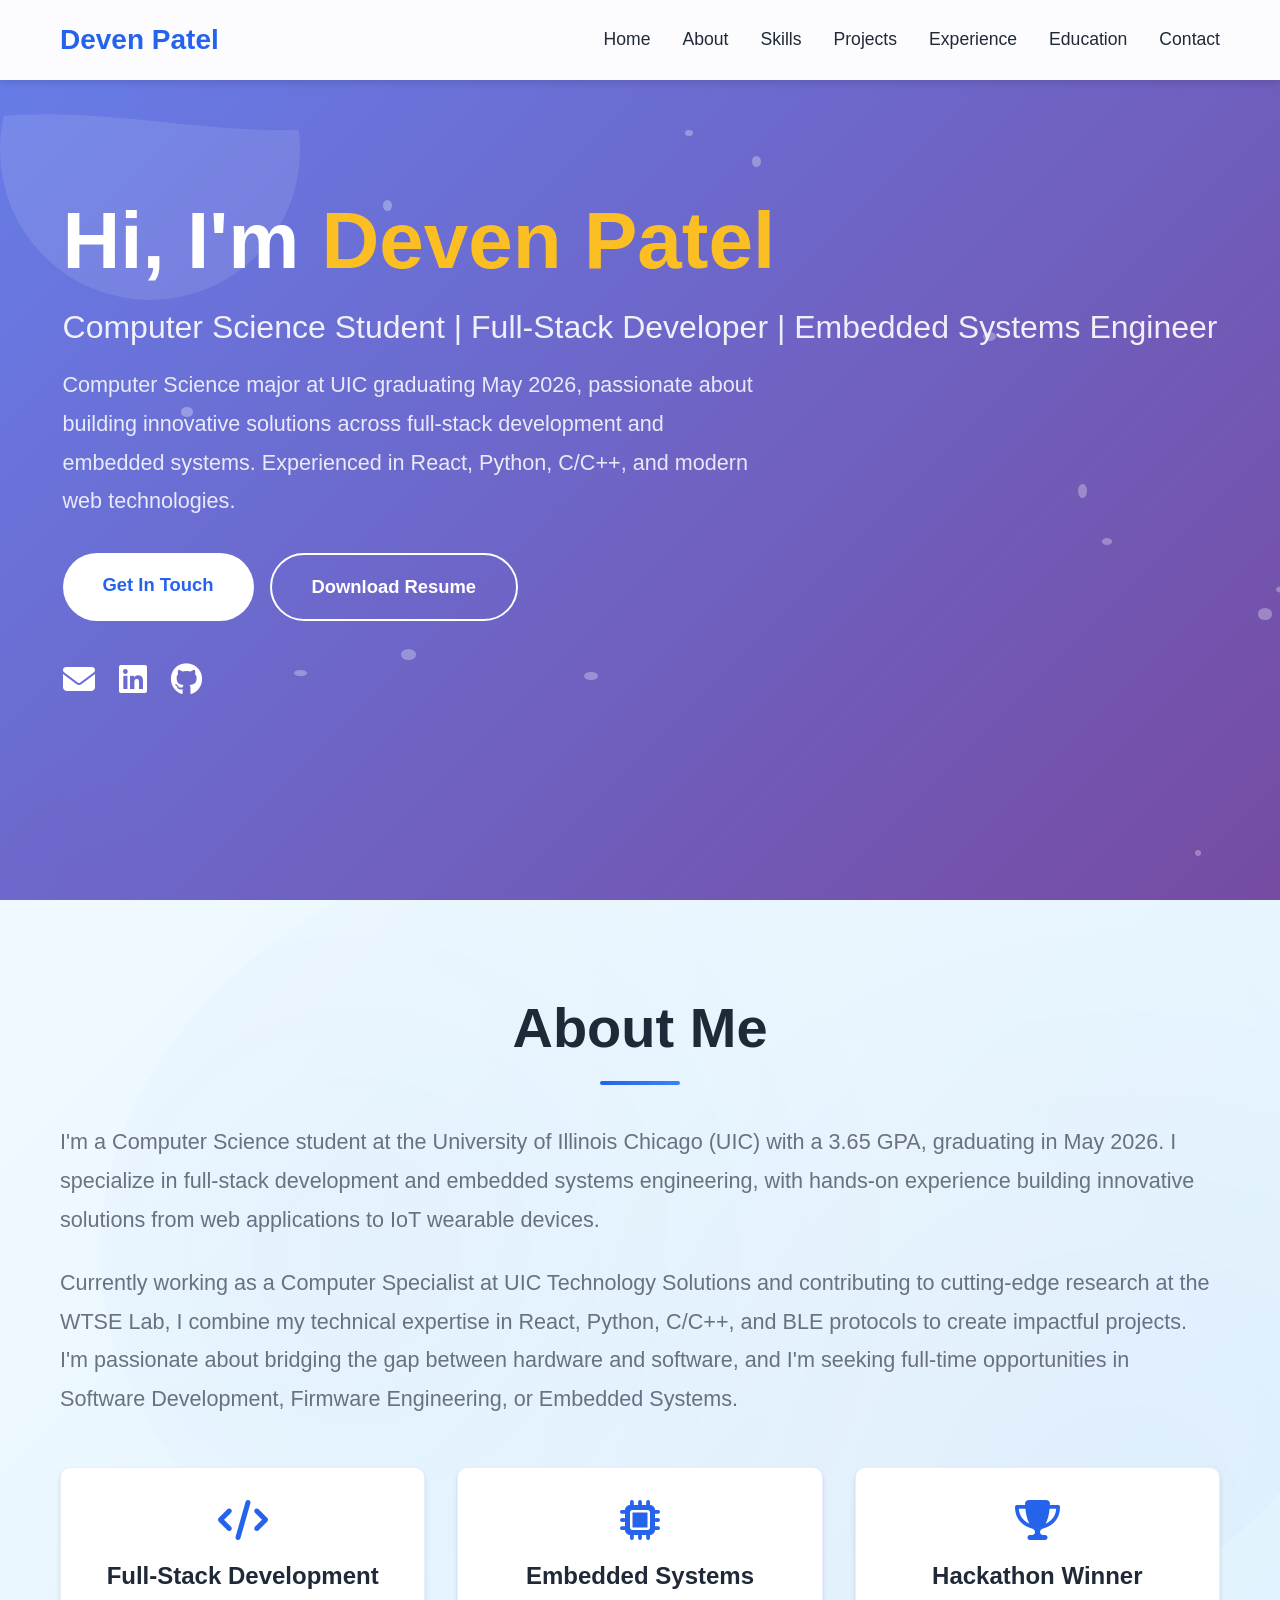
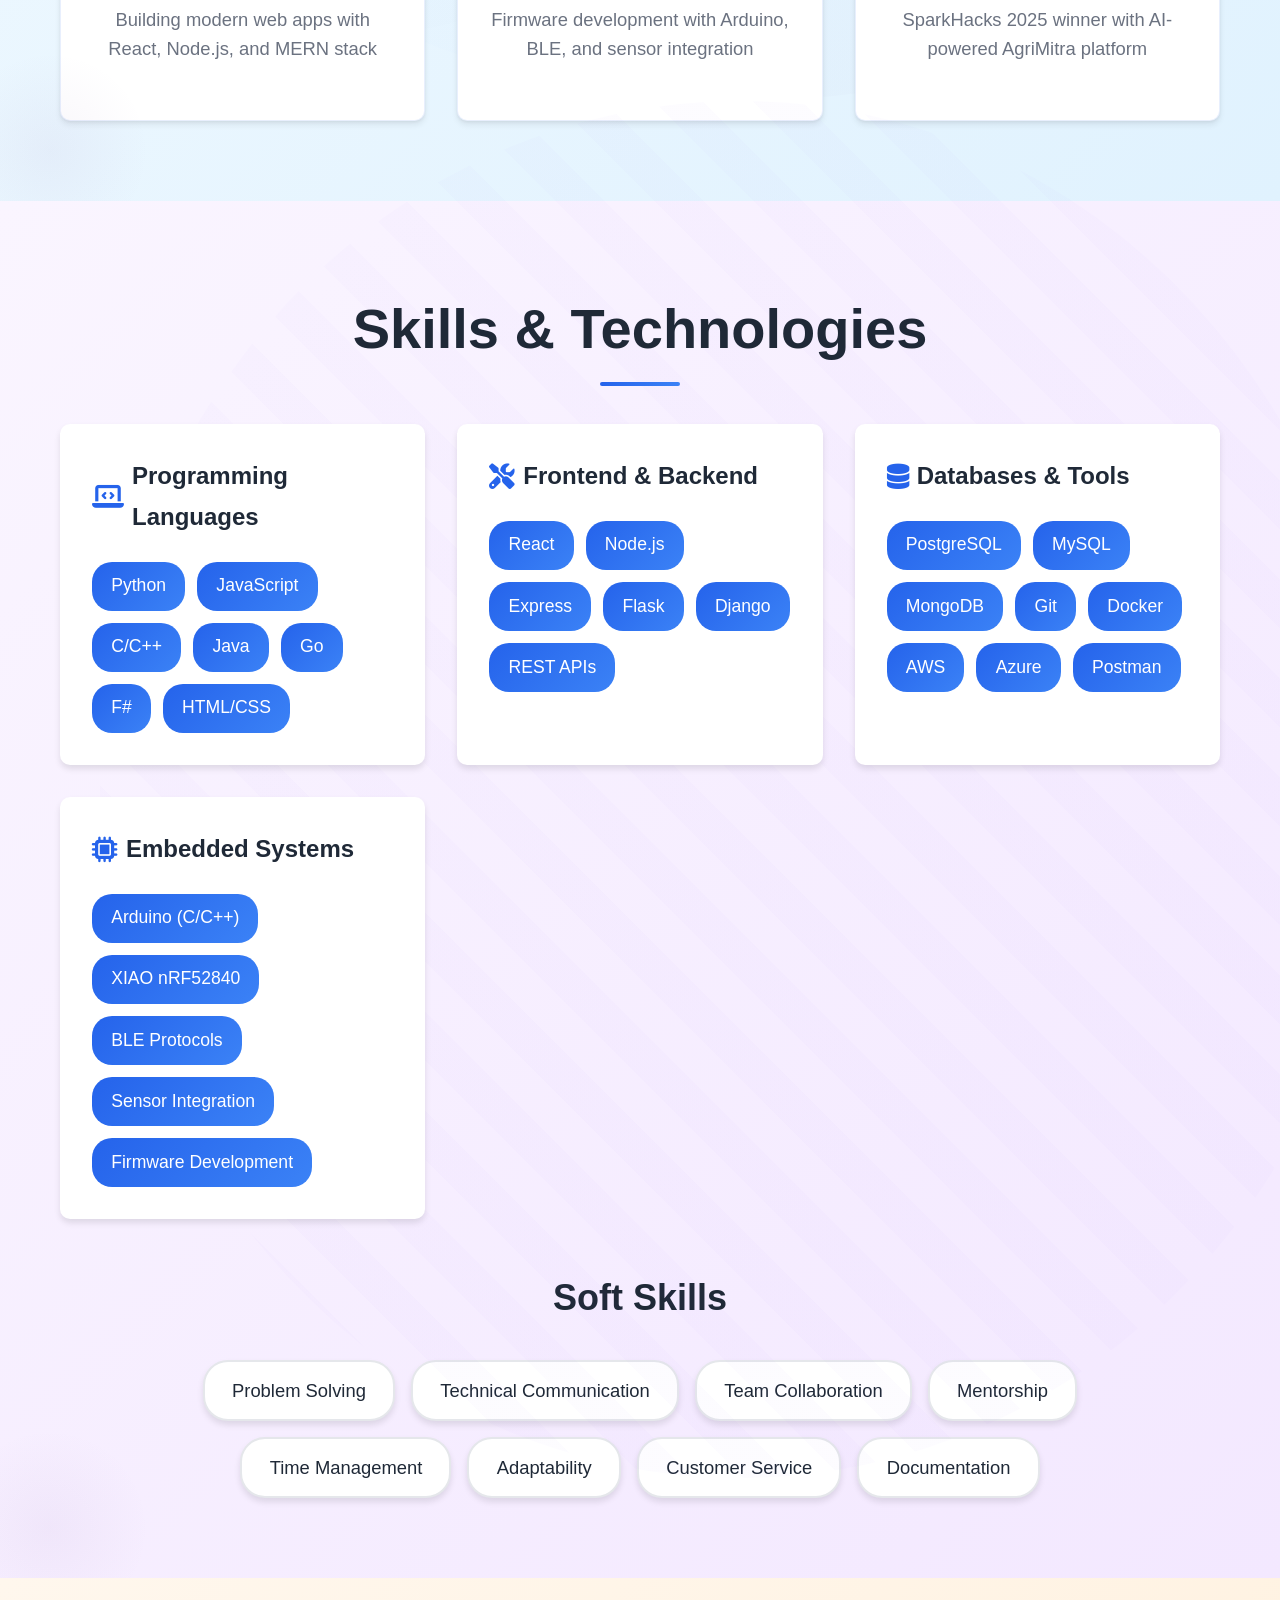
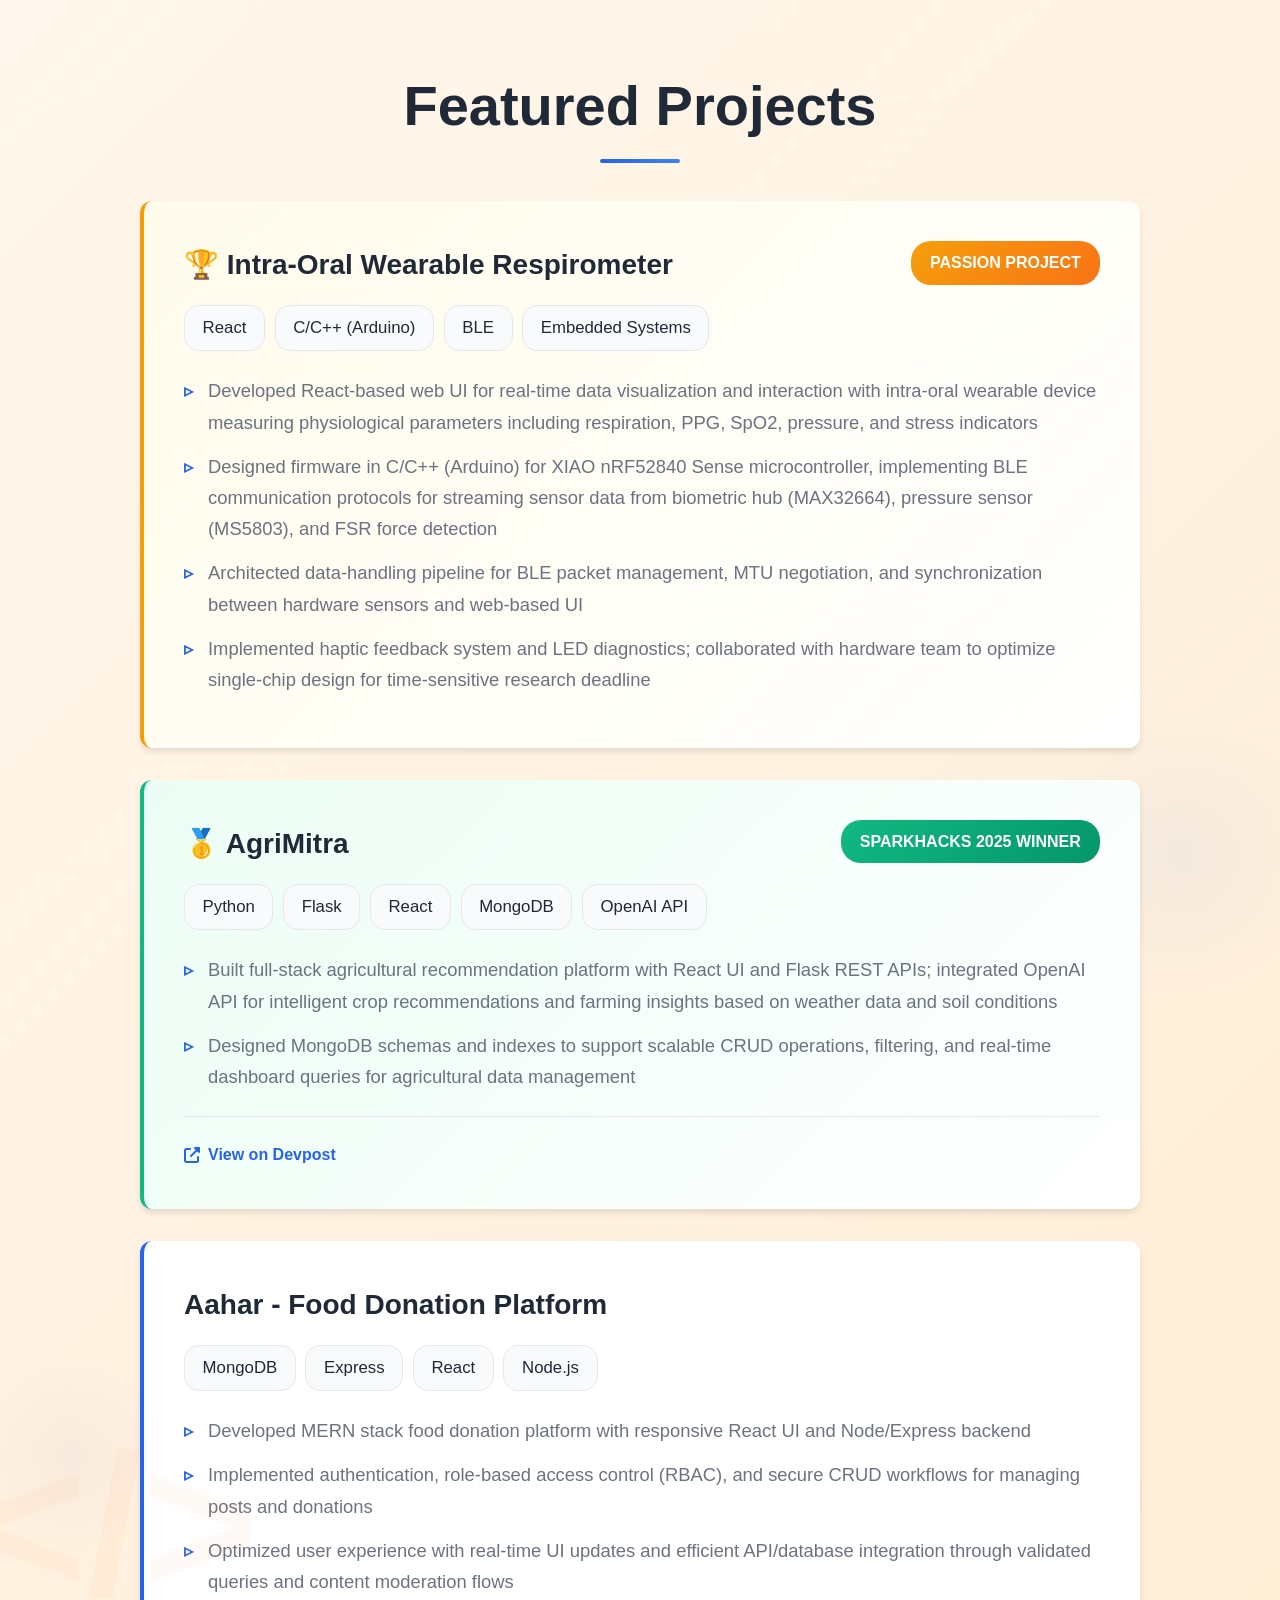
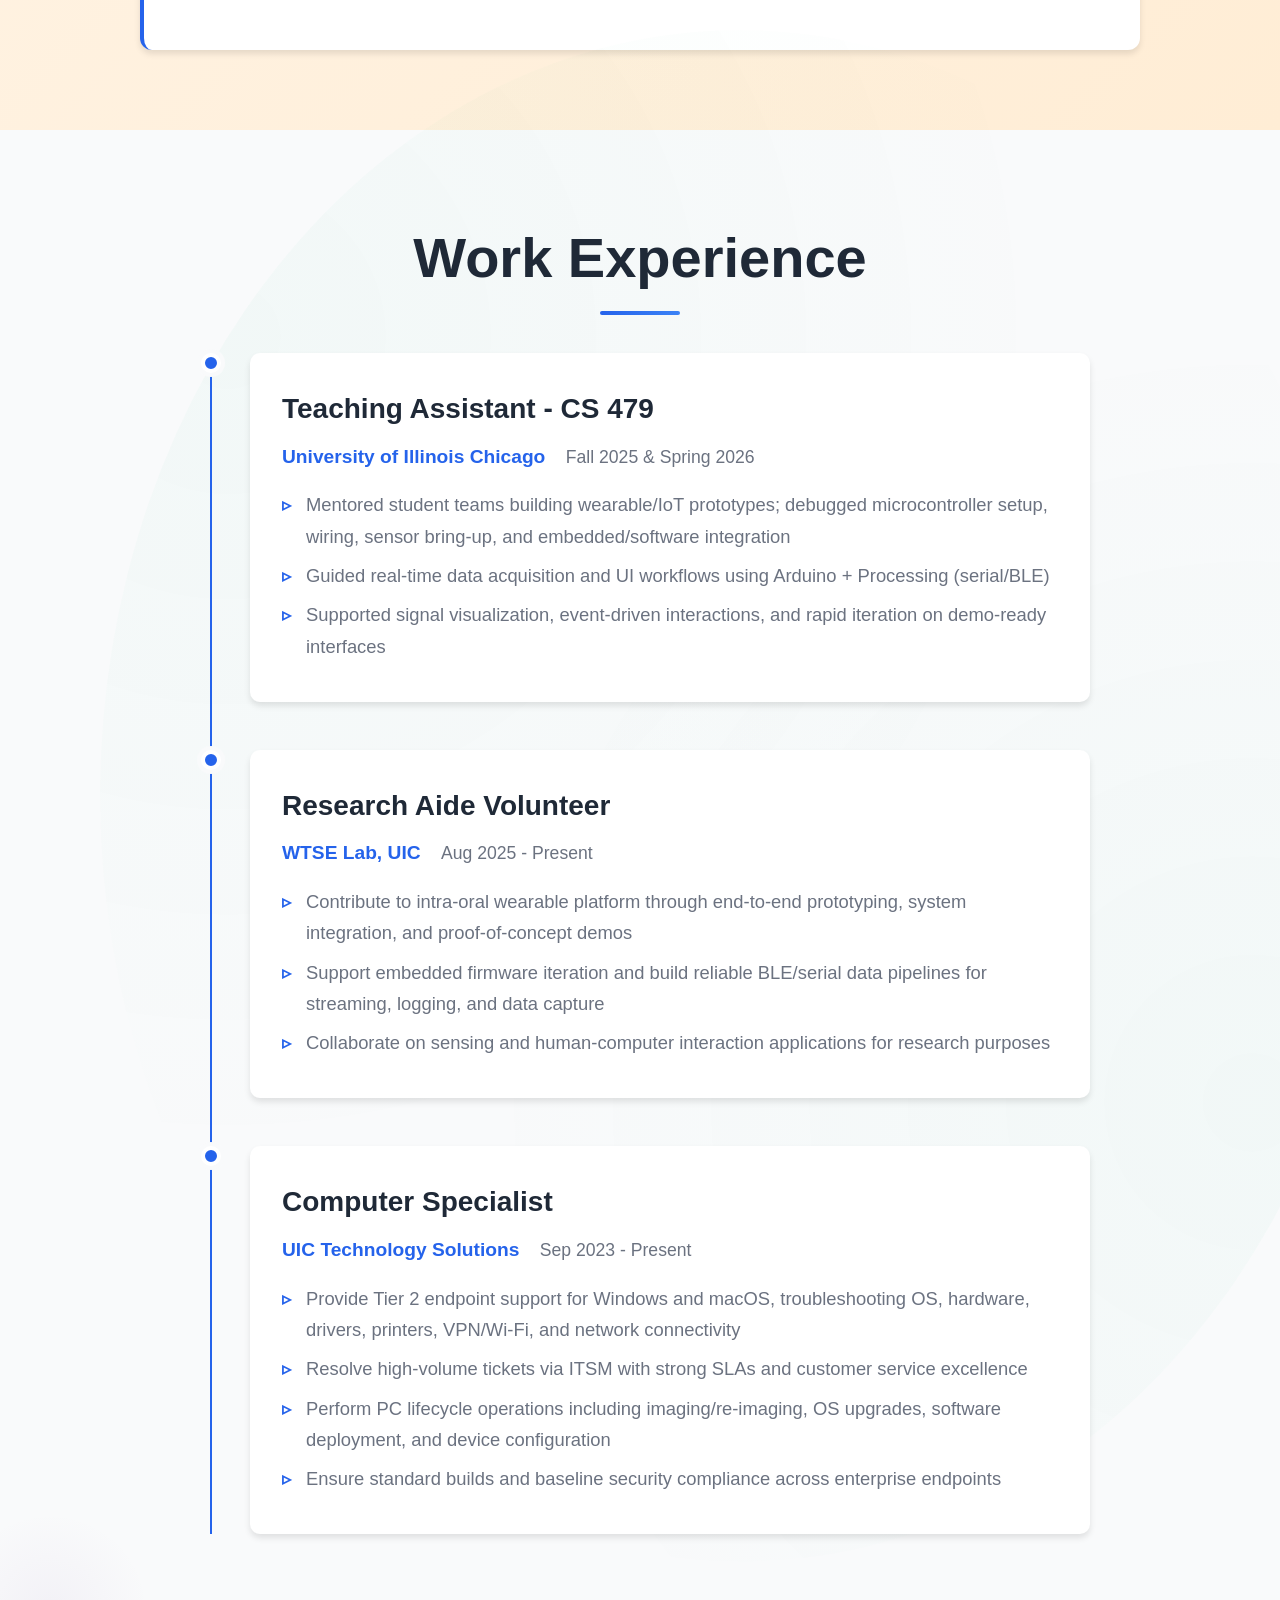
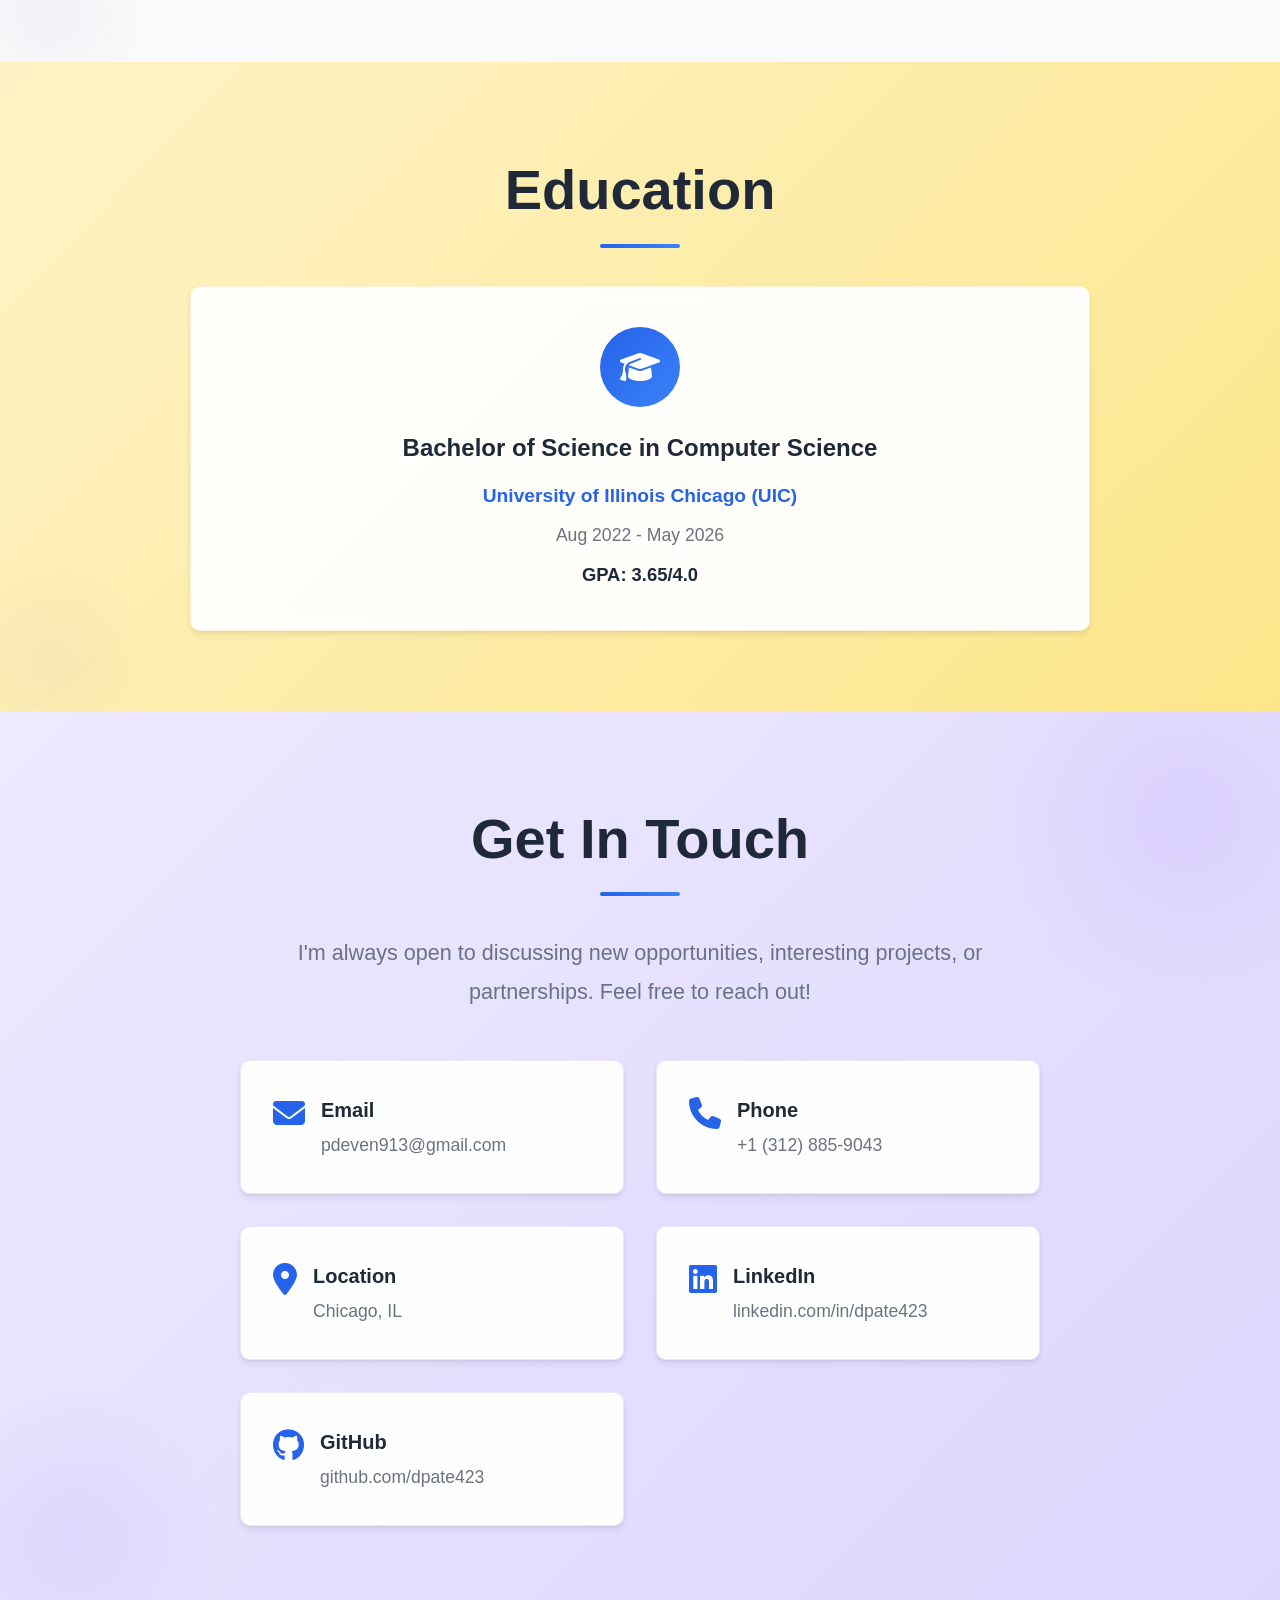
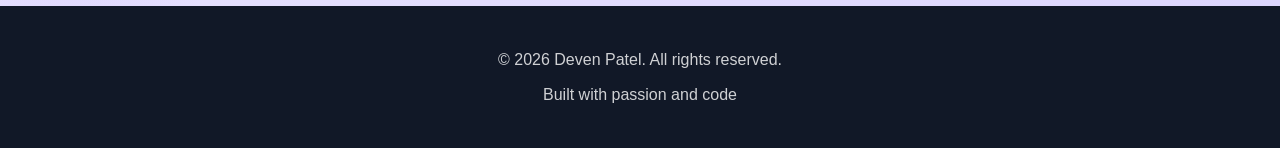
==== portfolio/index.html @ d905c1f1 "Add responsive text sizing, colorful backgrounds, and enhanced animations" ====
<!DOCTYPE html>
<html lang="en">
<head>
    <meta charset="UTF-8">
    <meta name="viewport" content="width=device-width, initial-scale=1.0">
    <meta name="description" content="Deven Patel - Software Engineer & Data Analytics Professional">
    <title>Deven Patel | Portfolio</title>
    <link rel="stylesheet" href="styles.css">
    <link rel="stylesheet" href="https://cdnjs.cloudflare.com/ajax/libs/font-awesome/6.4.0/css/all.min.css">
</head>
<body>
    <!-- Navigation -->
    <nav class="navbar">
        <div class="container">
            <div class="nav-brand">Deven Patel</div>
            <ul class="nav-menu">
                <li><a href="#home" class="nav-link">Home</a></li>
                <li><a href="#about" class="nav-link">About</a></li>
                <li><a href="#skills" class="nav-link">Skills</a></li>
                <li><a href="#projects" class="nav-link">Projects</a></li>
                <li><a href="#experience" class="nav-link">Experience</a></li>
                <li><a href="#education" class="nav-link">Education</a></li>
                <li><a href="#contact" class="nav-link">Contact</a></li>
            </ul>
            <div class="hamburger">
                <span></span>
                <span></span>
                <span></span>
            </div>
        </div>
    </nav>

    <!-- Hero Section -->
    <section id="home" class="hero">
        <div class="container">
            <div class="hero-content">
                <h1 class="hero-title">Hi, I'm <span class="highlight">Deven Patel</span></h1>
                <p class="hero-subtitle">Computer Science Student | Full-Stack Developer | Embedded Systems Engineer</p>
                <p class="hero-description">
                    Computer Science major at UIC graduating May 2026, passionate about building innovative solutions across full-stack development and embedded systems. Experienced in React, Python, C/C++, and modern web technologies.
                </p>
                <div class="hero-buttons">
                    <a href="#contact" class="btn btn-primary">Get In Touch</a>
                    <a href="DevenPatelResume0201.pdf" target="_blank" class="btn btn-secondary">Download Resume</a>
                </div>
                <div class="social-links">
                    <a href="mailto:pdeven913@gmail.com" aria-label="Email"><i class="fas fa-envelope"></i></a>
                    <a href="https://linkedin.com/in/dpate423" target="_blank" aria-label="LinkedIn"><i class="fab fa-linkedin"></i></a>
                    <a href="https://github.com/dpate423" target="_blank" aria-label="GitHub"><i class="fab fa-github"></i></a>
                </div>
            </div>
        </div>
    </section>

    <!-- About Section -->
    <section id="about" class="about">
        <div class="container">
            <h2 class="section-title">About Me</h2>
            <div class="about-content">
                <div class="about-text">
                    <p>
                        I'm a Computer Science student at the University of Illinois Chicago (UIC) with a 3.65 GPA, graduating in May 2026. 
                        I specialize in full-stack development and embedded systems engineering, with hands-on experience building 
                        innovative solutions from web applications to IoT wearable devices.
                    </p>
                    <p>
                        Currently working as a Computer Specialist at UIC Technology Solutions and contributing to cutting-edge research 
                        at the WTSE Lab, I combine my technical expertise in React, Python, C/C++, and BLE protocols to create 
                        impactful projects. I'm passionate about bridging the gap between hardware and software, and I'm seeking 
                        full-time opportunities in Software Development, Firmware Engineering, or Embedded Systems.
                    </p>
                    <div class="about-highlights">
                        <div class="highlight-item">
                            <i class="fas fa-code"></i>
                            <h3>Full-Stack Development</h3>
                            <p>Building modern web apps with React, Node.js, and MERN stack</p>
                        </div>
                        <div class="highlight-item">
                            <i class="fas fa-microchip"></i>
                            <h3>Embedded Systems</h3>
                            <p>Firmware development with Arduino, BLE, and sensor integration</p>
                        </div>
                        <div class="highlight-item">
                            <i class="fas fa-trophy"></i>
                            <h3>Hackathon Winner</h3>
                            <p>SparkHacks 2025 winner with AI-powered AgriMitra platform</p>
                        </div>
                    </div>
                </div>
            </div>
        </div>
    </section>

    <!-- Skills Section -->
    <section id="skills" class="skills">
        <div class="container">
            <h2 class="section-title">Skills & Technologies</h2>
            <div class="skills-grid">
                <div class="skill-category">
                    <h3><i class="fas fa-laptop-code"></i> Programming Languages</h3>
                    <div class="skill-tags">
                        <span class="skill-tag">Python</span>
                        <span class="skill-tag">JavaScript</span>
                        <span class="skill-tag">C/C++</span>
                        <span class="skill-tag">Java</span>
                        <span class="skill-tag">Go</span>
                        <span class="skill-tag">F#</span>
                        <span class="skill-tag">HTML/CSS</span>
                    </div>
                </div>
                <div class="skill-category">
                    <h3><i class="fas fa-tools"></i> Frontend & Backend</h3>
                    <div class="skill-tags">
                        <span class="skill-tag">React</span>
                        <span class="skill-tag">Node.js</span>
                        <span class="skill-tag">Express</span>
                        <span class="skill-tag">Flask</span>
                        <span class="skill-tag">Django</span>
                        <span class="skill-tag">REST APIs</span>
                    </div>
                </div>
                <div class="skill-category">
                    <h3><i class="fas fa-database"></i> Databases & Tools</h3>
                    <div class="skill-tags">
                        <span class="skill-tag">PostgreSQL</span>
                        <span class="skill-tag">MySQL</span>
                        <span class="skill-tag">MongoDB</span>
                        <span class="skill-tag">Git</span>
                        <span class="skill-tag">Docker</span>
                        <span class="skill-tag">AWS</span>
                        <span class="skill-tag">Azure</span>
                        <span class="skill-tag">Postman</span>
                    </div>
                </div>
                <div class="skill-category">
                    <h3><i class="fas fa-microchip"></i> Embedded Systems</h3>
                    <div class="skill-tags">
                        <span class="skill-tag">Arduino (C/C++)</span>
                        <span class="skill-tag">XIAO nRF52840</span>
                        <span class="skill-tag">BLE Protocols</span>
                        <span class="skill-tag">Sensor Integration</span>
                        <span class="skill-tag">Firmware Development</span>
                    </div>
                </div>
            </div>
            
            <h3 class="skills-subtitle">Soft Skills</h3>
            <div class="soft-skills">
                <span class="soft-skill">Problem Solving</span>
                <span class="soft-skill">Technical Communication</span>
                <span class="soft-skill">Team Collaboration</span>
                <span class="soft-skill">Mentorship</span>
                <span class="soft-skill">Time Management</span>
                <span class="soft-skill">Adaptability</span>
                <span class="soft-skill">Customer Service</span>
                <span class="soft-skill">Documentation</span>
            </div>
        </div>
    </section>

    <!-- Projects Section -->
    <section id="projects" class="projects">
        <div class="container">
            <h2 class="section-title">Featured Projects</h2>
            <div class="projects-grid">
                <div class="project-card featured">
                    <div class="project-header">
                        <h3>🏆 Intra-Oral Wearable Respirometer</h3>
                        <span class="project-tag passion">Passion Project</span>
                    </div>
                    <div class="project-tech">
                        <span class="tech-badge">React</span>
                        <span class="tech-badge">C/C++ (Arduino)</span>
                        <span class="tech-badge">BLE</span>
                        <span class="tech-badge">Embedded Systems</span>
                    </div>
                    <ul class="project-description">
                        <li>Developed React-based web UI for real-time data visualization and interaction with intra-oral wearable device measuring physiological parameters including respiration, PPG, SpO2, pressure, and stress indicators</li>
                        <li>Designed firmware in C/C++ (Arduino) for XIAO nRF52840 Sense microcontroller, implementing BLE communication protocols for streaming sensor data from biometric hub (MAX32664), pressure sensor (MS5803), and FSR force detection</li>
                        <li>Architected data-handling pipeline for BLE packet management, MTU negotiation, and synchronization between hardware sensors and web-based UI</li>
                        <li>Implemented haptic feedback system and LED diagnostics; collaborated with hardware team to optimize single-chip design for time-sensitive research deadline</li>
                    </ul>
                </div>

                <div class="project-card winner">
                    <div class="project-header">
                        <h3>🥇 AgriMitra</h3>
                        <span class="project-tag winner">SparkHacks 2025 Winner</span>
                    </div>
                    <div class="project-tech">
                        <span class="tech-badge">Python</span>
                        <span class="tech-badge">Flask</span>
                        <span class="tech-badge">React</span>
                        <span class="tech-badge">MongoDB</span>
                        <span class="tech-badge">OpenAI API</span>
                    </div>
                    <ul class="project-description">
                        <li>Built full-stack agricultural recommendation platform with React UI and Flask REST APIs; integrated OpenAI API for intelligent crop recommendations and farming insights based on weather data and soil conditions</li>
                        <li>Designed MongoDB schemas and indexes to support scalable CRUD operations, filtering, and real-time dashboard queries for agricultural data management</li>
                    </ul>
                    <div class="project-links">
                        <a href="https://devpost.com/software/agrimitra" target="_blank" class="project-link">
                            <i class="fas fa-external-link-alt"></i> View on Devpost
                        </a>
                    </div>
                </div>

                <div class="project-card">
                    <div class="project-header">
                        <h3>Aahar - Food Donation Platform</h3>
                    </div>
                    <div class="project-tech">
                        <span class="tech-badge">MongoDB</span>
                        <span class="tech-badge">Express</span>
                        <span class="tech-badge">React</span>
                        <span class="tech-badge">Node.js</span>
                    </div>
                    <ul class="project-description">
                        <li>Developed MERN stack food donation platform with responsive React UI and Node/Express backend</li>
                        <li>Implemented authentication, role-based access control (RBAC), and secure CRUD workflows for managing posts and donations</li>
                        <li>Optimized user experience with real-time UI updates and efficient API/database integration through validated queries and content moderation flows</li>
                    </ul>
                </div>
            </div>
        </div>
    </section>

    <!-- Experience Section -->
    <section id="experience" class="experience">
        <div class="container">
            <h2 class="section-title">Work Experience</h2>
            <div class="timeline">
                <div class="timeline-item">
                    <div class="timeline-dot"></div>
                    <div class="timeline-content">
                        <div class="timeline-header">
                            <h3>Teaching Assistant - CS 479</h3>
                            <span class="company">University of Illinois Chicago</span>
                            <span class="date">Fall 2025 & Spring 2026</span>
                        </div>
                        <ul class="timeline-description">
                            <li>Mentored student teams building wearable/IoT prototypes; debugged microcontroller setup, wiring, sensor bring-up, and embedded/software integration</li>
                            <li>Guided real-time data acquisition and UI workflows using Arduino + Processing (serial/BLE)</li>
                            <li>Supported signal visualization, event-driven interactions, and rapid iteration on demo-ready interfaces</li>
                        </ul>
                    </div>
                </div>

                <div class="timeline-item">
                    <div class="timeline-dot"></div>
                    <div class="timeline-content">
                        <div class="timeline-header">
                            <h3>Research Aide Volunteer</h3>
                            <span class="company">WTSE Lab, UIC</span>
                            <span class="date">Aug 2025 - Present</span>
                        </div>
                        <ul class="timeline-description">
                            <li>Contribute to intra-oral wearable platform through end-to-end prototyping, system integration, and proof-of-concept demos</li>
                            <li>Support embedded firmware iteration and build reliable BLE/serial data pipelines for streaming, logging, and data capture</li>
                            <li>Collaborate on sensing and human-computer interaction applications for research purposes</li>
                        </ul>
                    </div>
                </div>

                <div class="timeline-item">
                    <div class="timeline-dot"></div>
                    <div class="timeline-content">
                        <div class="timeline-header">
                            <h3>Computer Specialist</h3>
                            <span class="company">UIC Technology Solutions</span>
                            <span class="date">Sep 2023 - Present</span>
                        </div>
                        <ul class="timeline-description">
                            <li>Provide Tier 2 endpoint support for Windows and macOS, troubleshooting OS, hardware, drivers, printers, VPN/Wi-Fi, and network connectivity</li>
                            <li>Resolve high-volume tickets via ITSM with strong SLAs and customer service excellence</li>
                            <li>Perform PC lifecycle operations including imaging/re-imaging, OS upgrades, software deployment, and device configuration</li>
                            <li>Ensure standard builds and baseline security compliance across enterprise endpoints</li>
                        </ul>
                    </div>
                </div>
            </div>
        </div>
    </section>

    <!-- Education Section -->
    <section id="education" class="education">
        <div class="container">
            <h2 class="section-title">Education</h2>
            <div class="education-grid">
                <div class="education-card">
                    <div class="education-icon">
                        <i class="fas fa-graduation-cap"></i>
                    </div>
                    <h3>Bachelor of Science in Computer Science</h3>
                    <p class="school">University of Illinois Chicago (UIC)</p>
                    <p class="date">Aug 2022 - May 2026</p>
                    <p class="gpa">GPA: 3.65/4.0</p>
                </div>
            </div>
        </div>
    </section>

    <!-- Contact Section -->
    <section id="contact" class="contact">
        <div class="container">
            <h2 class="section-title">Get In Touch</h2>
            <div class="contact-content">
                <div class="contact-info">
                    <p class="contact-description">
                        I'm always open to discussing new opportunities, interesting projects, or 
                        partnerships. Feel free to reach out!
                    </p>
                    <div class="contact-methods">
                        <div class="contact-item">
                            <i class="fas fa-envelope"></i>
                            <div>
                                <h4>Email</h4>
                                <a href="mailto:pdeven913@gmail.com">pdeven913@gmail.com</a>
                            </div>
                        </div>
                        <div class="contact-item">
                            <i class="fas fa-phone"></i>
                            <div>
                                <h4>Phone</h4>
                                <p>+1 (312) 885-9043</p>
                            </div>
                        </div>
                        <div class="contact-item">
                            <i class="fas fa-map-marker-alt"></i>
                            <div>
                                <h4>Location</h4>
                                <p>Chicago, IL</p>
                            </div>
                        </div>
                        <div class="contact-item">
                            <i class="fab fa-linkedin"></i>
                            <div>
                                <h4>LinkedIn</h4>
                                <a href="https://linkedin.com/in/dpate423" target="_blank">linkedin.com/in/dpate423</a>
                            </div>
                        </div>
                        <div class="contact-item">
                            <i class="fab fa-github"></i>
                            <div>
                                <h4>GitHub</h4>
                                <a href="https://github.com/dpate423" target="_blank">github.com/dpate423</a>
                            </div>
                        </div>
                    </div>
                </div>
            </div>
        </div>
    </section>

    <!-- Footer -->
    <footer class="footer">
        <div class="container">
            <p>&copy; 2026 Deven Patel. All rights reserved.</p>
            <p>Built with passion and code</p>
        </div>
    </footer>

    <script src="script.js"></script>
</body>
</html>
---- portfolio/styles.css ----
/* Reset and Base Styles */
* {
    margin: 0;
    padding: 0;
    box-sizing: border-box;
}

:root {
    --primary-color: #2563eb;
    --secondary-color: #1e40af;
    --accent-color: #3b82f6;
    --text-color: #1f2937;
    --text-light: #6b7280;
    --bg-color: #ffffff;
    --bg-secondary: #f9fafb;
    --bg-dark: #111827;
    --border-color: #e5e7eb;
    --shadow: 0 4px 6px rgba(0, 0, 0, 0.1);
    --shadow-lg: 0 10px 25px rgba(0, 0, 0, 0.15);
}

html {
    scroll-behavior: smooth;
}

body {
    font-family: 'Segoe UI', Tahoma, Geneva, Verdana, sans-serif;
    line-height: 1.7;
    color: var(--text-color);
    background-color: var(--bg-color);
    font-size: clamp(16px, 1.2vw, 18px);
}

.container {
    max-width: 1200px;
    margin: 0 auto;
    padding: 0 20px;
}

/* Navigation */
.navbar {
    position: fixed;
    top: 0;
    left: 0;
    right: 0;
    background: rgba(255, 255, 255, 0.98);
    backdrop-filter: blur(10px);
    box-shadow: var(--shadow);
    z-index: 1000;
    transition: all 0.3s ease;
}

.navbar .container {
    display: flex;
    justify-content: space-between;
    align-items: center;
    padding: 1rem 20px;
}

.nav-brand {
    font-size: clamp(1.3rem, 2.5vw, 1.75rem);
    font-weight: bold;
    color: var(--primary-color);
}

.nav-menu {
    display: flex;
    list-style: none;
    gap: 2rem;
}

.nav-link {
    color: var(--text-color);
    text-decoration: none;
    font-weight: 500;
    transition: color 0.3s ease;
    position: relative;
    font-size: clamp(0.95rem, 1.6vw, 1.1rem);
}

.nav-link::after {
    content: '';
    position: absolute;
    bottom: -5px;
    left: 0;
    width: 0;
    height: 2px;
    background: var(--primary-color);
    transition: width 0.3s ease;
}

.nav-link:hover {
    color: var(--primary-color);
}

.nav-link:hover::after {
    width: 100%;
}

.hamburger {
    display: none;
    flex-direction: column;
    cursor: pointer;
    gap: 4px;
}

.hamburger span {
    width: 25px;
    height: 3px;
    background: var(--text-color);
    transition: all 0.3s ease;
}

/* Hero Section */
.hero {
    min-height: 100vh;
    display: flex;
    align-items: center;
    padding-top: 80px;
    background: linear-gradient(135deg, #667eea 0%, #764ba2 100%);
    color: white;
    position: relative;
    overflow: hidden;
}

.hero::before {
    content: '';
    position: absolute;
    top: 0;
    left: 0;
    right: 0;
    bottom: 0;
    background: url('data:image/svg+xml,<svg xmlns="http://www.w3.org/2000/svg" viewBox="0 0 1440 320"><path fill="%23ffffff" fill-opacity="0.1" d="M0,96L48,112C96,128,192,160,288,160C384,160,480,128,576,122.7C672,117,768,139,864,138.7C960,139,1056,117,1152,101.3C1248,85,1344,75,1392,69.3L1440,64L1440,320L1392,320C1344,320,1248,320,1152,320C1056,320,960,320,864,320C768,320,672,320,576,320C480,320,384,320,288,320C192,320,96,320,48,320L0,320Z"></path></svg>') no-repeat bottom;
    background-size: cover;
    animation: wave 10s ease-in-out infinite;
}

@keyframes wave {
    0%, 100% { transform: translateY(0); }
    50% { transform: translateY(-20px); }
}

.hero-content {
    position: relative;
    z-index: 1;
    animation: fadeInUp 1s ease;
}

.hero-title {
    font-size: clamp(2.5rem, 8vw, 5rem);
    margin-bottom: 1rem;
    animation: fadeInUp 1s ease 0.2s backwards;
    line-height: 1.2;
    font-weight: 700;
}

.highlight {
    color: #fbbf24;
}

.hero-subtitle {
    font-size: clamp(1.2rem, 3.5vw, 2rem);
    margin-bottom: 1rem;
    opacity: 0.9;
    animation: fadeInUp 1s ease 0.4s backwards;
    line-height: 1.4;
    font-weight: 500;
}

.hero-description {
    font-size: clamp(1.05rem, 2.2vw, 1.35rem);
    max-width: 700px;
    margin-bottom: 2rem;
    opacity: 0.85;
    line-height: 1.8;
    animation: fadeInUp 1s ease 0.6s backwards;
}

.hero-buttons {
    display: flex;
    gap: 1rem;
    margin-bottom: 2rem;
    animation: fadeInUp 1s ease 0.8s backwards;
}

.btn {
    padding: 1rem 2.5rem;
    border-radius: 50px;
    text-decoration: none;
    font-weight: 600;
    transition: all 0.3s ease;
    display: inline-block;
    font-size: clamp(1rem, 1.5vw, 1.15rem);
}

.btn-primary {
    background: white;
    color: var(--primary-color);
    position: relative;
    overflow: hidden;
}

.btn-primary::before {
    content: '';
    position: absolute;
    top: 50%;
    left: 50%;
    width: 0;
    height: 0;
    border-radius: 50%;
    background: rgba(37, 99, 235, 0.1);
    transform: translate(-50%, -50%);
    transition: width 0.6s, height 0.6s;
}

.btn-primary:hover::before {
    width: 300px;
    height: 300px;
}

.btn-primary:hover {
    transform: translateY(-2px);
    box-shadow: 0 10px 20px rgba(0, 0, 0, 0.2);
}

.btn-secondary {
    background: transparent;
    color: white;
    border: 2px solid white;
}

.btn-secondary:hover {
    background: white;
    color: var(--primary-color);
}

.social-links {
    display: flex;
    gap: 1.5rem;
    animation: fadeInUp 1s ease 1s backwards;
}

.social-links a {
    color: white;
    font-size: clamp(1.5rem, 2.5vw, 2rem);
    transition: all 0.3s ease;
}

.social-links a:hover {
    transform: translateY(-3px);
    color: #fbbf24;
}

/* Section Styles */
section {
    padding: 5rem 0;
    position: relative;
}

section::before {
    content: '';
    position: absolute;
    width: 300px;
    height: 300px;
    border-radius: 50%;
    background: radial-gradient(circle, rgba(37, 99, 235, 0.05) 0%, transparent 70%);
    top: -100px;
    right: -100px;
    animation: float 20s ease-in-out infinite;
    pointer-events: none;
}

section::after {
    content: '';
    position: absolute;
    width: 200px;
    height: 200px;
    border-radius: 50%;
    background: radial-gradient(circle, rgba(118, 75, 162, 0.05) 0%, transparent 70%);
    bottom: -50px;
    left: -50px;
    animation: float 15s ease-in-out infinite reverse;
    pointer-events: none;
}

@keyframes float {
    0%, 100% {
        transform: translate(0, 0) rotate(0deg);
    }
    33% {
        transform: translate(30px, -30px) rotate(120deg);
    }
    66% {
        transform: translate(-20px, 20px) rotate(240deg);
    }
}

.section-title {
    text-align: center;
    font-size: clamp(2rem, 5vw, 3.5rem);
    margin-bottom: 3rem;
    color: var(--text-color);
    position: relative;
    font-weight: 700;
}

.section-title::after {
    content: '';
    position: absolute;
    bottom: -10px;
    left: 50%;
    transform: translateX(-50%);
    width: 80px;
    height: 4px;
    background: linear-gradient(90deg, var(--primary-color), var(--accent-color), var(--primary-color));
    background-size: 200% 100%;
    border-radius: 2px;
    animation: gradientSlide 3s ease infinite;
}

@keyframes gradientSlide {
    0%, 100% { background-position: 0% 50%; }
    50% { background-position: 100% 50%; }
}

/* About Section */
.about {
    background: linear-gradient(135deg, #f0f9ff 0%, #e0f2fe 100%);
    position: relative;
    overflow: hidden;
}

.about::before {
    content: '';
    position: absolute;
    width: 100%;
    height: 100%;
    background-image: 
        radial-gradient(circle at 20% 50%, rgba(37, 99, 235, 0.03) 0%, transparent 50%),
        radial-gradient(circle at 80% 80%, rgba(118, 75, 162, 0.03) 0%, transparent 50%);
    pointer-events: none;
}

.about-text p {
    font-size: clamp(1.05rem, 2.2vw, 1.35rem);
    line-height: 1.8;
    margin-bottom: 1.5rem;
    color: var(--text-light);
}

.about-highlights {
    display: grid;
    grid-template-columns: repeat(auto-fit, minmax(250px, 1fr));
    gap: 2rem;
    margin-top: 3rem;
}

.highlight-item {
    background: white;
    padding: 2rem;
    border-radius: 10px;
    box-shadow: 0 4px 6px rgba(0, 0, 0, 0.07), 0 1px 3px rgba(0, 0, 0, 0.06);
    transition: all 0.3s ease;
    text-align: center;
    border: 1px solid rgba(37, 99, 235, 0.1);
}

.highlight-item:hover {
    transform: translateY(-5px);
    box-shadow: var(--shadow-lg);
}

.highlight-item i {
    font-size: 2.5rem;
    color: var(--primary-color);
    margin-bottom: 1rem;
}

.highlight-item h3 {
    font-size: clamp(1.1rem, 2.5vw, 1.5rem);
    margin-bottom: 0.5rem;
    color: var(--text-color);
    font-weight: 600;
}

.highlight-item p {
    color: var(--text-light);
    font-size: clamp(0.95rem, 2vw, 1.15rem);
    line-height: 1.6;
}

/* Skills Section */
.skills-grid {
    display: grid;
    grid-template-columns: repeat(auto-fit, minmax(280px, 1fr));
    gap: 2rem;
}

.skills-subtitle {
    text-align: center;
    font-size: clamp(1.5rem, 3.5vw, 2.25rem);
    margin: 3rem 0 2rem 0;
    color: var(--text-color);
    font-weight: 600;
}

.soft-skills {
    display: flex;
    flex-wrap: wrap;
    justify-content: center;
    gap: 1rem;
    max-width: 900px;
    margin: 0 auto;
}

.soft-skill {
    background: white;
    color: var(--text-color);
    padding: 0.8rem 1.7rem;
    border-radius: 25px;
    font-size: clamp(1rem, 1.8vw, 1.15rem);
    font-weight: 500;
    box-shadow: var(--shadow);
    transition: all 0.3s ease;
    border: 2px solid var(--border-color);
}

.soft-skill:hover {
    transform: translateY(-3px);
    box-shadow: var(--shadow-lg);
    border-color: var(--primary-color);
    color: var(--primary-color);
}

/* Skills Section Technical */
.skills-grid {
    display: grid;
    grid-template-columns: repeat(auto-fit, minmax(280px, 1fr));
    gap: 2rem;
}

.skills {
    background: linear-gradient(135deg, #faf5ff 0%, #f3e8ff 100%);
    position: relative;
}

.skills::before {
    content: '';
    position: absolute;
    width: 100%;
    height: 100%;
    background-image: 
        repeating-linear-gradient(45deg, transparent, transparent 35px, rgba(139, 92, 246, 0.02) 35px, rgba(139, 92, 246, 0.02) 70px);
    pointer-events: none;
}

.skill-category {
    background: white;
    padding: 2rem;
    border-radius: 10px;
    box-shadow: var(--shadow);
    transition: all 0.4s cubic-bezier(0.175, 0.885, 0.32, 1.275);
}

.skill-category:hover {
    transform: translateY(-8px) scale(1.02);
    box-shadow: var(--shadow-lg);
}

.skill-category h3 {
    font-size: clamp(1.15rem, 2.5vw, 1.5rem);
    margin-bottom: 1.5rem;
    color: var(--text-color);
    display: flex;
    align-items: center;
    gap: 0.5rem;
    font-weight: 600;
}

.skill-category i {
    color: var(--primary-color);
    font-size: clamp(1.3rem, 2.5vw, 1.6rem);
}

.skill-tags {
    display: flex;
    flex-wrap: wrap;
    gap: 0.75rem;
}

.skill-tag {
    background: linear-gradient(135deg, var(--primary-color), var(--accent-color));
    color: white;
    padding: 0.6rem 1.2rem;
    border-radius: 20px;
    font-size: clamp(0.95rem, 1.8vw, 1.1rem);
    font-weight: 500;
    transition: all 0.3s ease;
    position: relative;
    overflow: hidden;
}

.skill-tag::before {
    content: '';
    position: absolute;
    top: 0;
    left: -100%;
    width: 100%;
    height: 100%;
    background: linear-gradient(90deg, transparent, rgba(255, 255, 255, 0.3), transparent);
    transition: left 0.5s;
}

.skill-tag:hover::before {
    left: 100%;
}

.skill-tag:hover {
    transform: scale(1.05);
    box-shadow: 0 4px 8px rgba(37, 99, 235, 0.3);
}

/* Experience Section */
.experience {
    background: linear-gradient(135deg, #ecfdf5 0%, #d1fae5 100%);\n    position: relative;
}

.experience::before {
    content: '';\n    position: absolute;
    width: 100%;
    height: 100%;
    background-image: 
        radial-gradient(circle at 10% 20%, rgba(16, 185, 129, 0.03) 0%, transparent 50%),
        radial-gradient(circle at 90% 70%, rgba(16, 185, 129, 0.03) 0%, transparent 50%);
    pointer-events: none;
}

/* Projects Section */
.projects {
    background: linear-gradient(135deg, #fff7ed 0%, #ffedd5 100%);
    position: relative;
    overflow: hidden;
}

.projects::before {
    content: '{ }';
    position: absolute;
    font-size: 300px;
    color: rgba(251, 146, 60, 0.05);
    top: 50%;
    right: -50px;
    transform: translateY(-50%);
    font-weight: bold;
    pointer-events: none;
}

.projects::after {
    content: '</>';
    position: absolute;
    font-size: 200px;
    color: rgba(251, 146, 60, 0.05);
    bottom: 10%;
    left: -30px;
    font-weight: bold;
    pointer-events: none;
}

.projects-grid {
    display: grid;
    gap: 2rem;
    max-width: 1000px;
    margin: 0 auto;
}

.project-card {
    background: white;
    padding: 2.5rem;
    border-radius: 12px;
    box-shadow: var(--shadow);
    transition: all 0.4s cubic-bezier(0.175, 0.885, 0.32, 1.275);
    border-left: 4px solid var(--primary-color);
    position: relative;
}

.project-card::before {
    content: '';
    position: absolute;
    inset: -2px;
    border-radius: 12px;
    padding: 2px;
    background: linear-gradient(45deg, var(--primary-color), var(--accent-color));
    -webkit-mask: linear-gradient(#fff 0 0) content-box, linear-gradient(#fff 0 0);
    -webkit-mask-composite: xor;
    mask-composite: exclude;
    opacity: 0;
    transition: opacity 0.4s;
    pointer-events: none;
}

.project-card:hover::before {
    opacity: 1;
}

.project-card:hover {
    transform: translateY(-8px) scale(1.01);
    box-shadow: 0 20px 40px rgba(37, 99, 235, 0.15);
}

.project-card.featured {
    border-left-color: #f59e0b;
    background: linear-gradient(135deg, #fffbeb 0%, #ffffff 100%);
}

.project-card.winner {
    border-left-color: #10b981;
    background: linear-gradient(135deg, #ecfdf5 0%, #ffffff 100%);
}

.project-header {
    display: flex;
    justify-content: space-between;
    align-items: flex-start;
    margin-bottom: 1rem;
    flex-wrap: wrap;
    gap: 1rem;
}

.project-header h3 {
    font-size: clamp(1.25rem, 3vw, 1.75rem);
    color: var(--text-color);
    margin: 0;
    font-weight: 600;
}

.project-tag {
    padding: 0.5rem 1.2rem;
    border-radius: 20px;
    font-size: clamp(0.85rem, 1.6vw, 1rem);
    font-weight: 600;
    text-transform: uppercase;
}

.project-tag.passion {
    background: linear-gradient(135deg, #f59e0b, #f97316);
    color: white;
}

.project-tag.winner {
    background: linear-gradient(135deg, #10b981, #059669);
    color: white;
}

.project-tech {
    display: flex;
    flex-wrap: wrap;
    gap: 0.6rem;
    margin-bottom: 1.5rem;
}

.tech-badge {
    background: var(--bg-secondary);
    color: var(--text-color);
    padding: 0.5rem 1.1rem;
    border-radius: 15px;
    font-size: clamp(0.9rem, 1.6vw, 1.05rem);
    font-weight: 500;
    border: 1px solid var(--border-color);
}

.project-description {
    list-style: none;
    margin: 0;
    padding: 0;
}

.project-description li {
    color: var(--text-light);
    margin-bottom: 0.8rem;
    padding-left: 1.5rem;
    position: relative;
    line-height: 1.7;
    font-size: clamp(0.95rem, 2vw, 1.15rem);
}

.project-description li::before {
    content: '▹';
    position: absolute;
    left: 0;
    color: var(--primary-color);
    font-weight: bold;
}

.project-links {
    margin-top: 1.5rem;
    padding-top: 1.5rem;
    border-top: 1px solid var(--border-color);
}

.project-link {
    display: inline-flex;
    align-items: center;
    gap: 0.5rem;
    color: var(--primary-color);
    text-decoration: none;
    font-weight: 600;
    transition: all 0.3s ease;
}

.project-link:hover {
    color: var(--secondary-color);
    gap: 0.7rem;
}

/* Experience Section */
.experience {
    background: var(--bg-secondary);
}

.timeline {
    position: relative;
    max-width: 900px;
    margin: 0 auto;
}

.timeline::before {
    content: '';
    position: absolute;
    left: 20px;
    top: 0;
    bottom: 0;
    width: 2px;
    background: var(--primary-color);
}

.timeline-item {
    position: relative;
    margin-bottom: 3rem;
    padding-left: 60px;
}

.timeline-dot {
    position: absolute;
    left: 11px;
    top: 0;
    width: 20px;
    height: 20px;
    border-radius: 50%;
    background: var(--primary-color);
    border: 4px solid white;
    box-shadow: 0 0 0 4px var(--bg-secondary);
}

.timeline-content {
    background: white;
    padding: 2rem;
    border-radius: 10px;
    box-shadow: var(--shadow);
    transition: all 0.4s cubic-bezier(0.175, 0.885, 0.32, 1.275);
}

.timeline-content:hover {
    transform: translateX(10px) scale(1.02);
    box-shadow: var(--shadow-lg);
}

.timeline-header {
    margin-bottom: 1rem;
}

.timeline-header h3 {
    font-size: clamp(1.25rem, 3vw, 1.75rem);
    color: var(--text-color);
    margin-bottom: 0.5rem;
    font-weight: 600;
}

.company {
    display: inline-block;
    color: var(--primary-color);
    font-weight: 600;
    margin-right: 1rem;
    font-size: clamp(1rem, 2vw, 1.2rem);
}

.date {
    color: var(--text-light);
    font-size: clamp(0.95rem, 1.8vw, 1.1rem);
}

.timeline-description {
    list-style: none;
}

.timeline-description li {
    color: var(--text-light);
    margin-bottom: 0.5rem;
    padding-left: 1.5rem;
    position: relative;
    font-size: clamp(0.95rem, 2vw, 1.15rem);
    line-height: 1.7;
}

.timeline-description li::before {
    content: '▹';
    position: absolute;
    left: 0;
    color: var(--primary-color);
    font-weight: bold;
}

/* Education Section */
.education {
    background: linear-gradient(135deg, #fef3c7 0%, #fde68a 100%);
    position: relative;
    overflow: hidden;
}

.education::before {
    content: '🎓';
    position: absolute;
    font-size: 250px;
    opacity: 0.05;
    top: 50%;
    left: 50%;
    transform: translate(-50%, -50%);
    pointer-events: none;
}

.education-grid {
    display: grid;
    grid-template-columns: repeat(auto-fit, minmax(300px, 1fr));
    gap: 2rem;
    max-width: 900px;
    margin: 0 auto;
}

.education-card {
    background: rgba(255, 255, 255, 0.95);
    backdrop-filter: blur(10px);
    padding: 2.5rem;
    border-radius: 10px;
    box-shadow: 0 4px 6px rgba(0, 0, 0, 0.07), 0 1px 3px rgba(0, 0, 0, 0.06);
    transition: all 0.3s ease;
    text-align: center;
    border: 1px solid rgba(245, 158, 11, 0.15);
}

.education-card:hover {
    transform: translateY(-5px);
    box-shadow: var(--shadow-lg);
}

.education-icon {
    width: 80px;
    height: 80px;
    margin: 0 auto 1.5rem;
    background: linear-gradient(135deg, var(--primary-color), var(--accent-color));
    border-radius: 50%;
    display: flex;
    align-items: center;
    justify-content: center;
    animation: bounce 2s ease-in-out infinite;
}

@keyframes bounce {
    0%, 100% { transform: translateY(0); }
    50% { transform: translateY(-10px); }
}

.education-card:hover .education-icon {
    animation: spin 0.6s ease-in-out;
}

@keyframes spin {
    0% { transform: rotate(0deg); }
    100% { transform: rotate(360deg); }
}

.education-icon i {
    font-size: 2rem;
    color: white;
}

.education-card h3 {
    font-size: clamp(1.15rem, 2.5vw, 1.5rem);
    margin-bottom: 1rem;
    color: var(--text-color);
    font-weight: 600;
    line-height: 1.4;
}

.school {
    color: var(--primary-color);
    font-weight: 600;
    margin-bottom: 0.5rem;
    font-size: clamp(1rem, 2vw, 1.2rem);
}

.education-card .date {
    color: var(--text-light);
    font-size: clamp(0.95rem, 1.8vw, 1.1rem);
    display: block;
    margin-bottom: 0.5rem;
}

.gpa {
    color: var(--text-color);
    font-weight: 600;
    margin-top: 0.5rem;
    font-size: clamp(1rem, 2vw, 1.15rem);
}

/* Contact Section */
.contact {
    background: linear-gradient(135deg, #ede9fe 0%, #ddd6fe 100%);
    position: relative;
    overflow: hidden;
}

.contact::before {
    content: '';
    position: absolute;
    width: 400px;
    height: 400px;
    background: radial-gradient(circle, rgba(139, 92, 246, 0.1) 0%, transparent 70%);
    top: -100px;
    right: -100px;
    border-radius: 50%;
    animation: pulse 4s ease-in-out infinite;
    pointer-events: none;
}

.contact::after {
    content: '';
    position: absolute;
    width: 300px;
    height: 300px;
    background: radial-gradient(circle, rgba(139, 92, 246, 0.08) 0%, transparent 70%);
    bottom: -80px;
    left: -80px;
    border-radius: 50%;
    animation: pulse 3s ease-in-out infinite reverse;
    pointer-events: none;
}

@keyframes pulse {
    0%, 100% { transform: scale(1); opacity: 0.5; }
    50% { transform: scale(1.1); opacity: 0.8; }
}

.contact-content {
    max-width: 800px;
    margin: 0 auto;
}

.contact-description {
    text-align: center;
    font-size: clamp(1.05rem, 2.2vw, 1.35rem);
    color: var(--text-light);
    margin-bottom: 3rem;
    line-height: 1.8;
}

.contact-methods {
    display: grid;
    grid-template-columns: repeat(auto-fit, minmax(250px, 1fr));
    gap: 2rem;
}

.contact-item {
    background: rgba(255, 255, 255, 0.95);
    backdrop-filter: blur(10px);
    padding: 2rem;
    border-radius: 10px;
    box-shadow: 0 4px 6px rgba(0, 0, 0, 0.07), 0 1px 3px rgba(0, 0, 0, 0.06);
    display: flex;
    align-items: flex-start;
    gap: 1rem;
    transition: all 0.3s ease;
    border: 1px solid rgba(139, 92, 246, 0.15);
}

.contact-item:hover {
    transform: translateY(-5px);
    box-shadow: var(--shadow-lg);
}

.contact-item i {
    font-size: clamp(1.5rem, 2.5vw, 2rem);
    color: var(--primary-color);
    margin-top: 0.25rem;
}

.contact-item h4 {
    font-size: clamp(1.05rem, 2vw, 1.25rem);
    color: var(--text-color);
    margin-bottom: 0.25rem;
    font-weight: 600;
}

.contact-item p,
.contact-item a {
    color: var(--text-light);
    font-size: clamp(0.95rem, 1.8vw, 1.1rem);
    text-decoration: none;
    transition: color 0.3s ease;
}

.contact-item a:hover {
    color: var(--primary-color);
}

/* Footer */
.footer {
    background: var(--bg-dark);
    color: white;
    text-align: center;
    padding: 2rem 0;
}

.footer p {
    margin: 0.5rem 0;
    opacity: 0.8;
}

/* Animations */
@keyframes fadeInUp {
    from {
        opacity: 0;
        transform: translateY(30px);
    }
    to {
        opacity: 1;
        transform: translateY(0);
    }
}

/* Responsive Design */
@media (max-width: 768px) {
    .hamburger {
        display: flex;
    }

    .nav-menu {
        position: absolute;
        top: 100%;
        left: 0;
        right: 0;
        background: white;
        flex-direction: column;
        padding: 2rem;
        gap: 1rem;
        box-shadow: var(--shadow);
        transform: translateY(-100%);
        opacity: 0;
        pointer-events: none;
        transition: all 0.3s ease;
    }

    .nav-menu.active {
        transform: translateY(0);
        opacity: 1;
        pointer-events: all;
    }

    .hero-buttons {
        flex-direction: column;
    }
    
    .btn {
        width: 100%;
        text-align: center;
    }

    .timeline::before {
        left: 10px;
    }

    .timeline-item {
        padding-left: 50px;
    }

    .timeline-dot {
        left: 1px;
    }

    .about-highlights {
        grid-template-columns: 1fr;
    }

    .skills-grid {
        grid-template-columns: 1fr;
    }

    .education-grid {
        grid-template-columns: 1fr;
    }

    .contact-methods {
        grid-template-columns: 1fr;
    }

    .projects-grid {
        grid-template-columns: 1fr;
    }

    .project-header {
        flex-direction: column;
        align-items: flex-start;
    }
}

@media (max-width: 480px) {
    .container {
        padding: 0 15px;
    }

    section {
        padding: 3rem 0;
    }
    
    .project-header {
        gap: 0.5rem;
    }
    
    .project-card {
        padding: 1.5rem;
    }
}
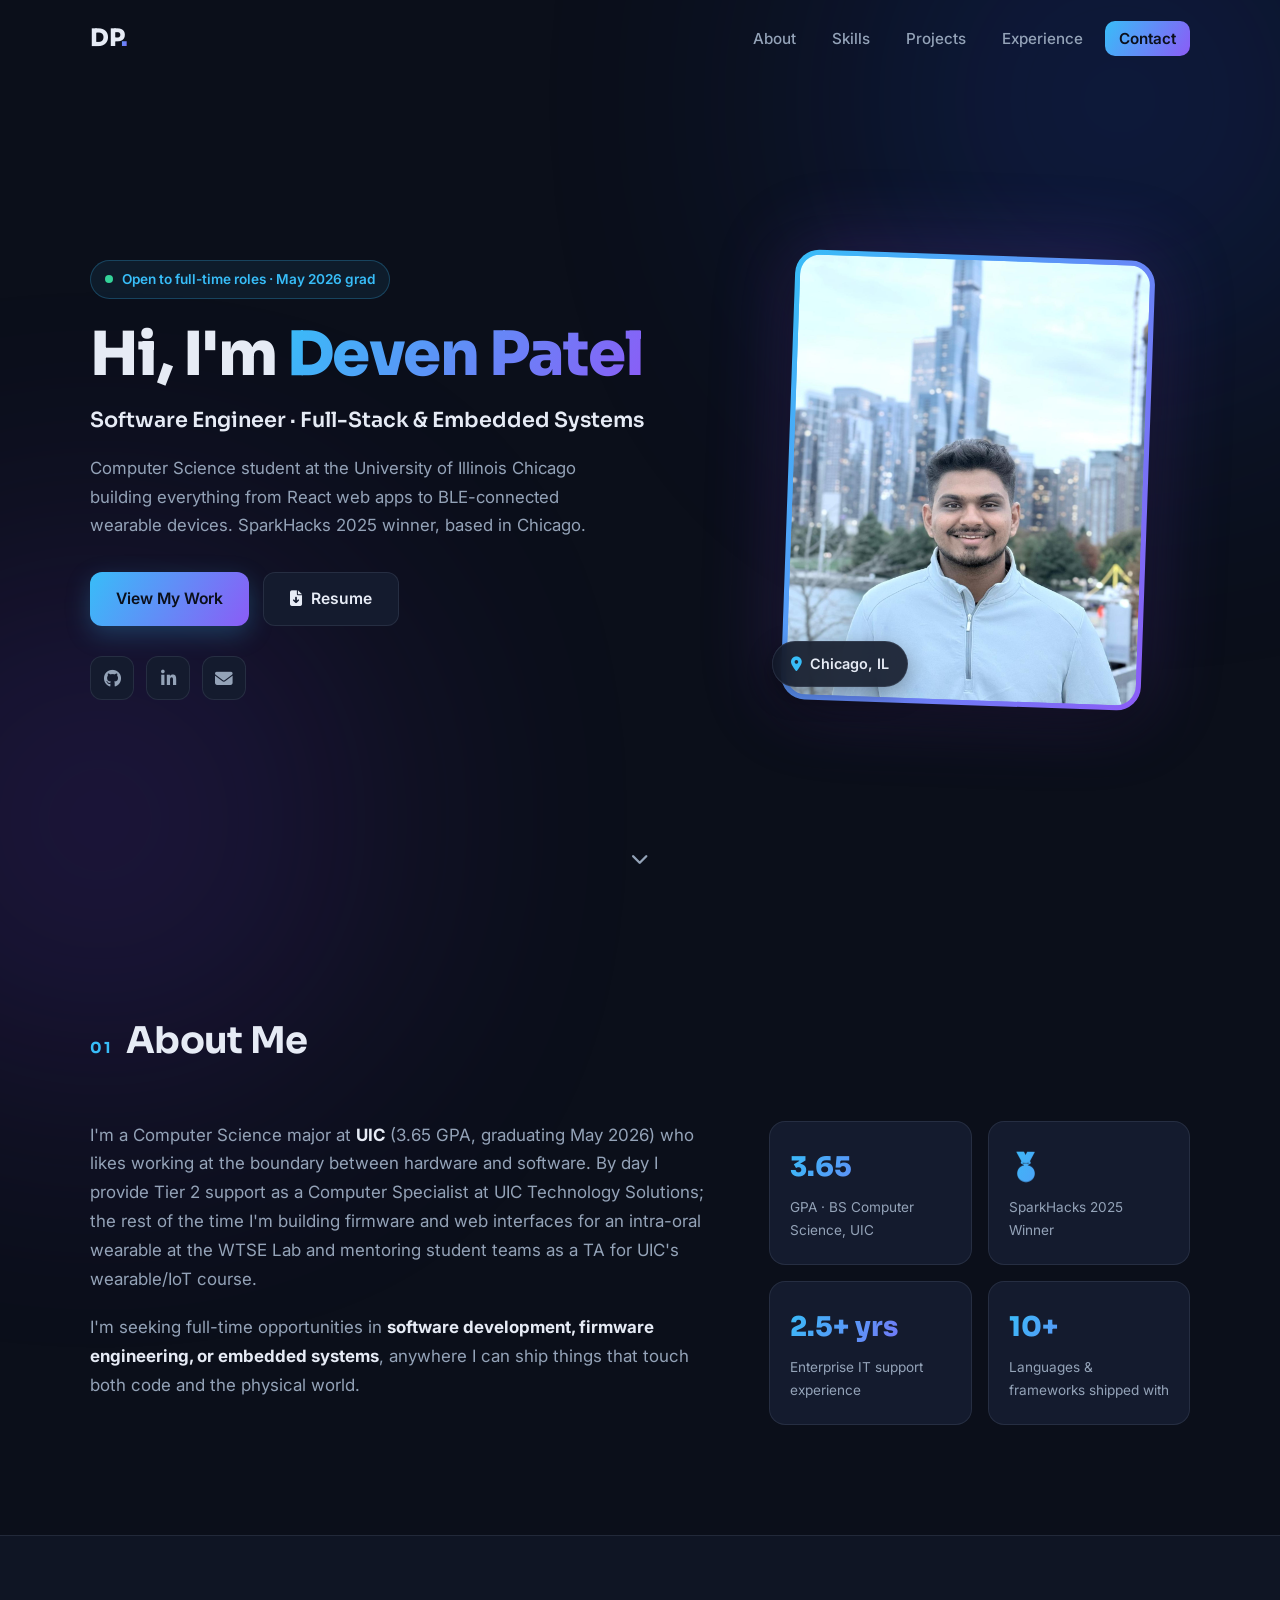
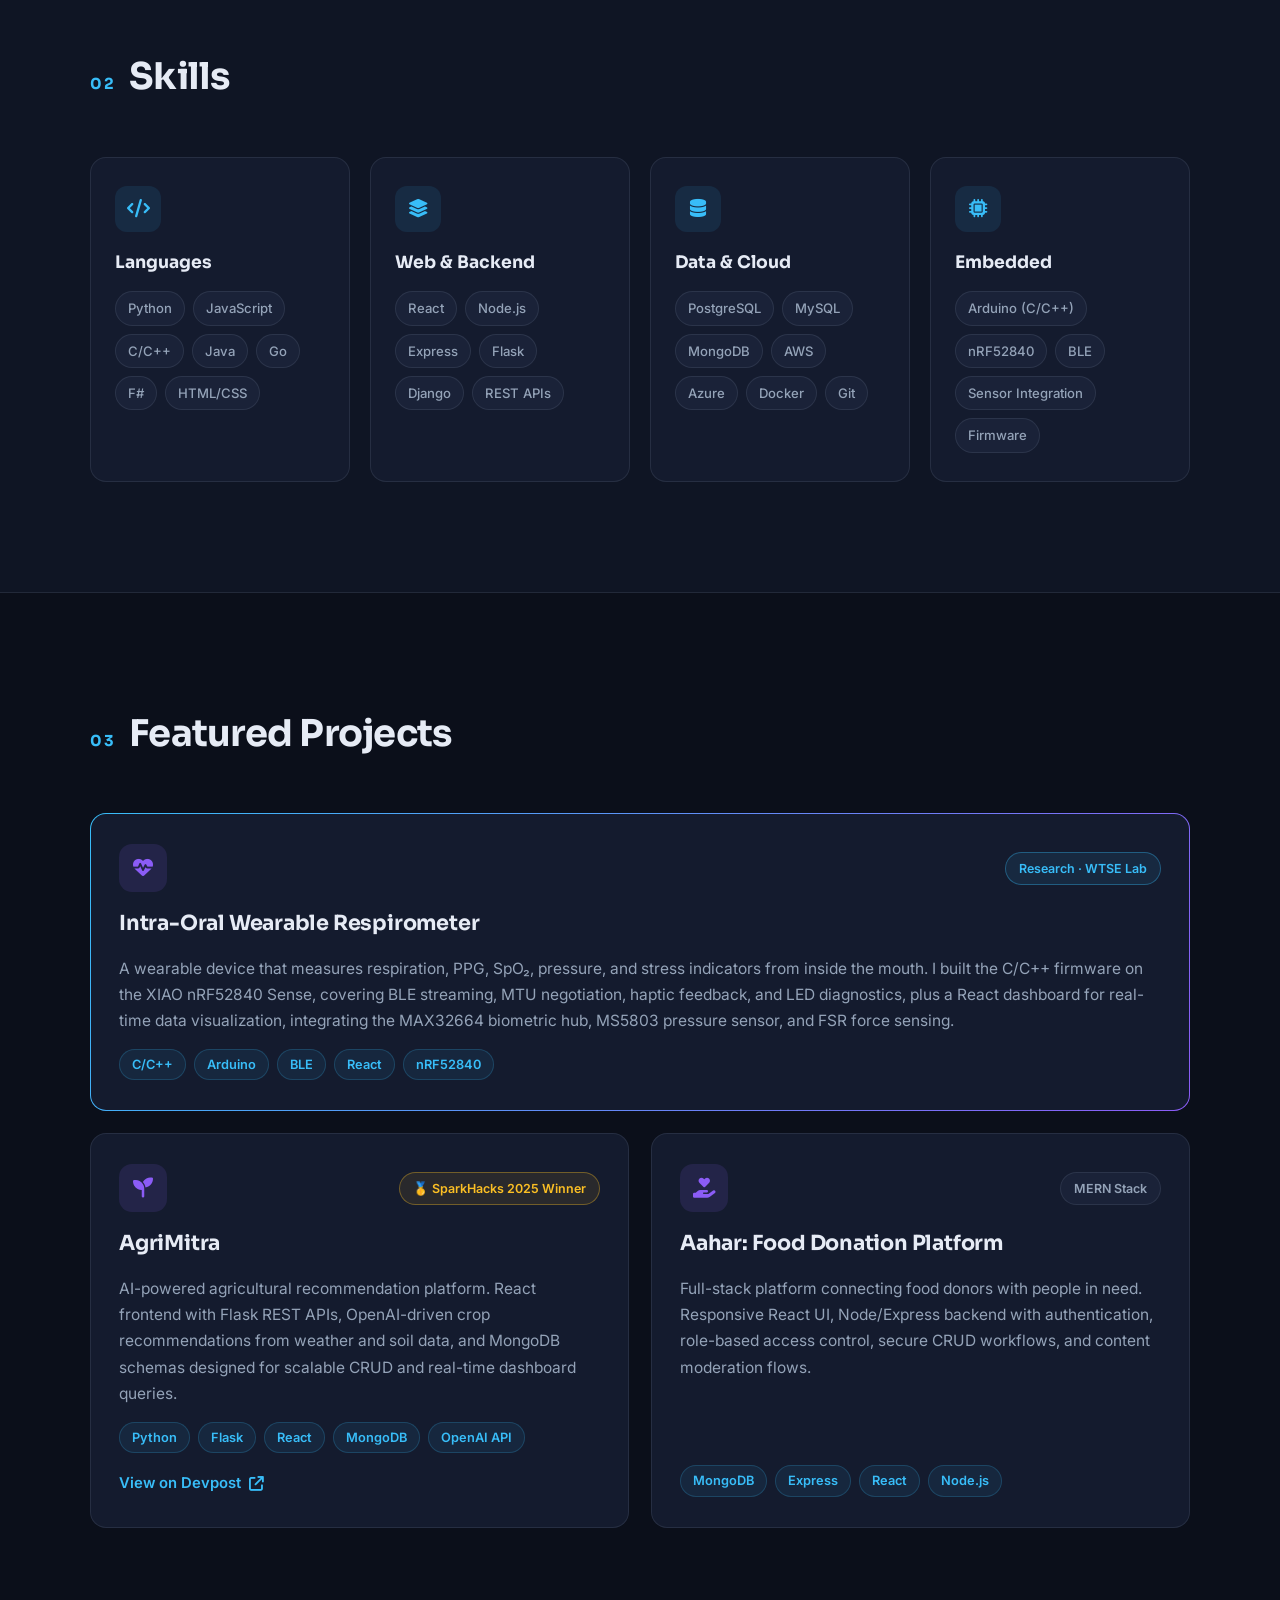
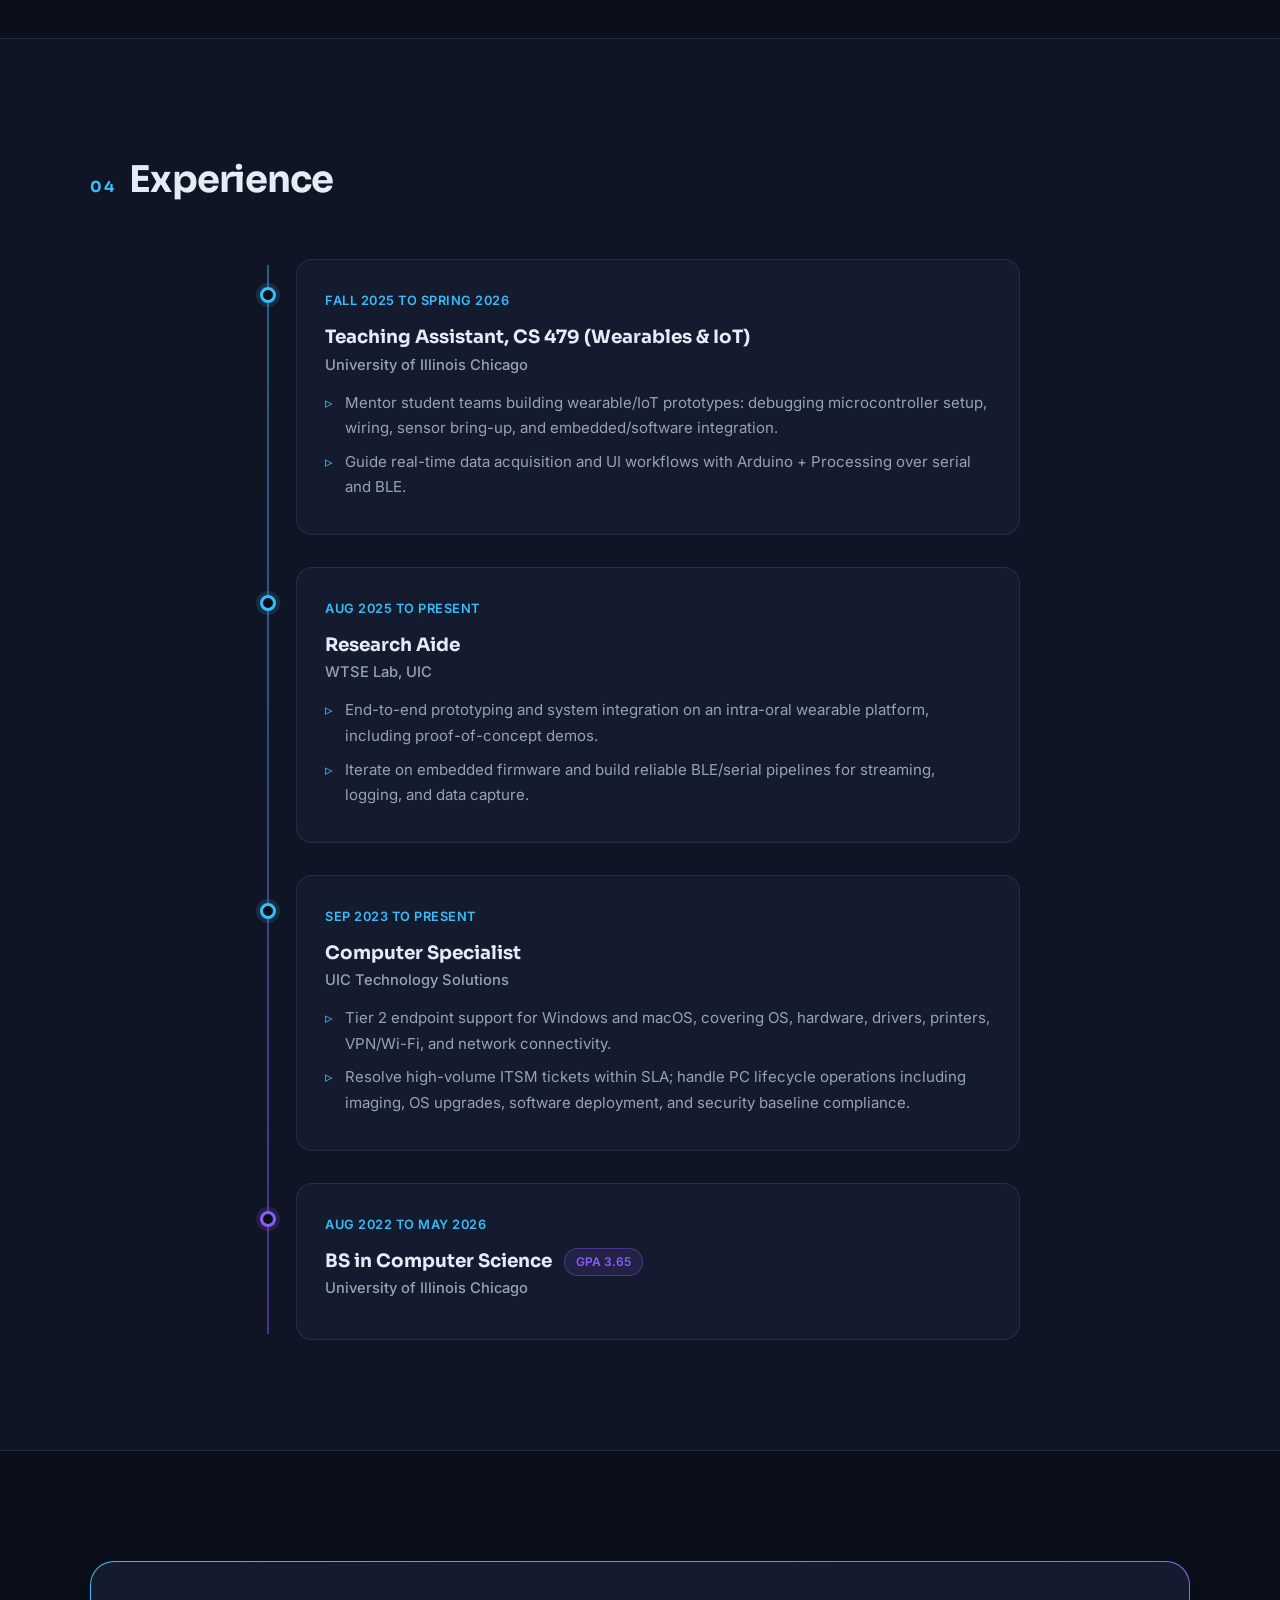
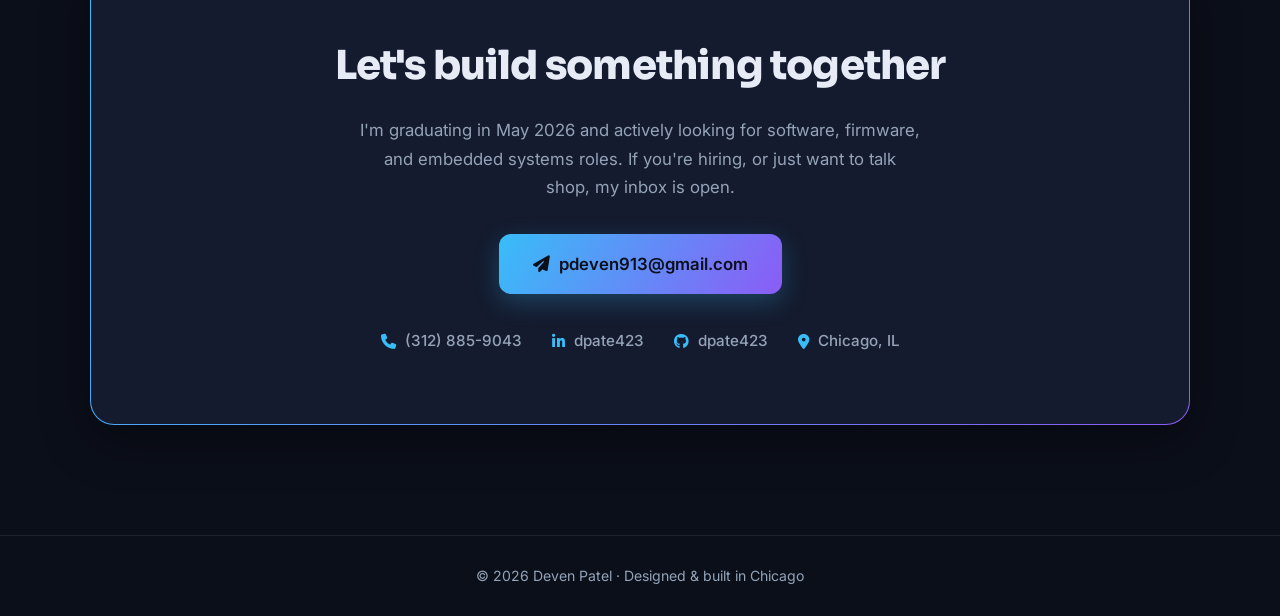
==== commit adf1a19b: "Redesign portfolio with new dark theme and profile photo Complete rewrite of the site: gradient-acce" ====
--- a/portfolio/index.html
+++ b/portfolio/index.html
@@ -3,360 +3,298 @@
 <head>
     <meta charset="UTF-8">
     <meta name="viewport" content="width=device-width, initial-scale=1.0">
-    <meta name="description" content="Deven Patel - Software Engineer & Data Analytics Professional">
-    <title>Deven Patel | Portfolio</title>
+    <meta name="description" content="Deven Patel | Software Engineer specializing in full-stack development and embedded systems. CS @ UIC, Chicago.">
+    <title>Deven Patel | Software Engineer</title>
+    <link rel="preconnect" href="https://fonts.googleapis.com">
+    <link rel="preconnect" href="https://fonts.gstatic.com" crossorigin>
+    <link href="https://fonts.googleapis.com/css2?family=Sora:wght@400;600;700;800&family=Inter:wght@400;500;600&display=swap" rel="stylesheet">
+    <link rel="stylesheet" href="https://cdnjs.cloudflare.com/ajax/libs/font-awesome/6.5.2/css/all.min.css">
     <link rel="stylesheet" href="styles.css">
-    <link rel="stylesheet" href="https://cdnjs.cloudflare.com/ajax/libs/font-awesome/6.4.0/css/all.min.css">
 </head>
 <body>
+    <div class="bg-glow bg-glow-1"></div>
+    <div class="bg-glow bg-glow-2"></div>
+
     <!-- Navigation -->
-    <nav class="navbar">
-        <div class="container">
-            <div class="nav-brand">Deven Patel</div>
-            <ul class="nav-menu">
-                <li><a href="#home" class="nav-link">Home</a></li>
+    <header class="navbar" id="navbar">
+        <nav class="container nav-inner">
+            <a href="#home" class="nav-brand">DP<span class="dot">.</span></a>
+            <ul class="nav-menu" id="navMenu">
                 <li><a href="#about" class="nav-link">About</a></li>
                 <li><a href="#skills" class="nav-link">Skills</a></li>
                 <li><a href="#projects" class="nav-link">Projects</a></li>
                 <li><a href="#experience" class="nav-link">Experience</a></li>
-                <li><a href="#education" class="nav-link">Education</a></li>
-                <li><a href="#contact" class="nav-link">Contact</a></li>
+                <li><a href="#contact" class="nav-link nav-cta">Contact</a></li>
             </ul>
-            <div class="hamburger">
-                <span></span>
-                <span></span>
-                <span></span>
-            </div>
-        </div>
-    </nav>
-
-    <!-- Hero Section -->
-    <section id="home" class="hero">
-        <div class="container">
-            <div class="hero-content">
-                <h1 class="hero-title">Hi, I'm <span class="highlight">Deven Patel</span></h1>
-                <p class="hero-subtitle">Computer Science Student | Full-Stack Developer | Embedded Systems Engineer</p>
-                <p class="hero-description">
-                    Computer Science major at UIC graduating May 2026, passionate about building innovative solutions across full-stack development and embedded systems. Experienced in React, Python, C/C++, and modern web technologies.
-                </p>
-                <div class="hero-buttons">
-                    <a href="#contact" class="btn btn-primary">Get In Touch</a>
-                    <a href="DevenPatelResume0201.pdf" target="_blank" class="btn btn-secondary">Download Resume</a>
-                </div>
-                <div class="social-links">
-                    <a href="mailto:pdeven913@gmail.com" aria-label="Email"><i class="fas fa-envelope"></i></a>
-                    <a href="https://linkedin.com/in/dpate423" target="_blank" aria-label="LinkedIn"><i class="fab fa-linkedin"></i></a>
-                    <a href="https://github.com/dpate423" target="_blank" aria-label="GitHub"><i class="fab fa-github"></i></a>
-                </div>
-            </div>
-        </div>
-    </section>
-
-    <!-- About Section -->
-    <section id="about" class="about">
-        <div class="container">
-            <h2 class="section-title">About Me</h2>
-            <div class="about-content">
-                <div class="about-text">
-                    <p>
-                        I'm a Computer Science student at the University of Illinois Chicago (UIC) with a 3.65 GPA, graduating in May 2026. 
-                        I specialize in full-stack development and embedded systems engineering, with hands-on experience building 
-                        innovative solutions from web applications to IoT wearable devices.
+            <button class="hamburger" id="hamburger" aria-label="Toggle menu" aria-expanded="false">
+                <span></span><span></span><span></span>
+            </button>
+        </nav>
+    </header>
+
+    <main>
+        <!-- Hero -->
+        <section id="home" class="hero">
+            <div class="container hero-grid">
+                <div class="hero-text reveal">
+                    <p class="hero-eyebrow"><span class="status-dot"></span>Open to full-time roles · May 2026 grad</p>
+                    <h1 class="hero-title">Hi, I'm <span class="gradient-text">Deven Patel</span></h1>
+                    <p class="hero-role">Software Engineer · Full-Stack & Embedded Systems</p>
+                    <p class="hero-description">
+                        Computer Science student at the University of Illinois Chicago building
+                        everything from React web apps to BLE-connected wearable devices.
+                        SparkHacks 2025 winner, based in Chicago.
                     </p>
-                    <p>
-                        Currently working as a Computer Specialist at UIC Technology Solutions and contributing to cutting-edge research 
-                        at the WTSE Lab, I combine my technical expertise in React, Python, C/C++, and BLE protocols to create 
-                        impactful projects. I'm passionate about bridging the gap between hardware and software, and I'm seeking 
-                        full-time opportunities in Software Development, Firmware Engineering, or Embedded Systems.
+                    <div class="hero-buttons">
+                        <a href="#projects" class="btn btn-primary">View My Work</a>
+                        <a href="Deven_Patel_Resume_SE.pdf" target="_blank" class="btn btn-secondary"><i class="fas fa-file-arrow-down"></i> Resume</a>
+                    </div>
+                    <div class="social-links">
+                        <a href="https://github.com/dpate423" target="_blank" aria-label="GitHub"><i class="fab fa-github"></i></a>
+                        <a href="https://linkedin.com/in/dpate423" target="_blank" aria-label="LinkedIn"><i class="fab fa-linkedin-in"></i></a>
+                        <a href="mailto:pdeven913@gmail.com" aria-label="Email"><i class="fas fa-envelope"></i></a>
+                    </div>
+                </div>
+                <div class="hero-photo reveal">
+                    <div class="photo-frame">
+                        <img src="headshot.jpeg" alt="Deven Patel in front of the Chicago skyline" loading="eager">
+                    </div>
+                    <div class="photo-badge">
+                        <i class="fas fa-location-dot"></i> Chicago, IL
+                    </div>
+                </div>
+            </div>
+            <a href="#about" class="scroll-hint" aria-label="Scroll down"><i class="fas fa-chevron-down"></i></a>
+        </section>
+
+        <!-- About -->
+        <section id="about" class="section">
+            <div class="container">
+                <h2 class="section-title reveal"><span class="section-num">01</span> About Me</h2>
+                <div class="about-grid">
+                    <div class="about-text reveal">
+                        <p>
+                            I'm a Computer Science major at <strong>UIC</strong> (3.65 GPA, graduating May 2026)
+                            who likes working at the boundary between hardware and software. By day I provide
+                            Tier 2 support as a Computer Specialist at UIC Technology Solutions; the rest of the
+                            time I'm building firmware and web interfaces for an intra-oral wearable at the
+                            WTSE Lab and mentoring student teams as a TA for UIC's wearable/IoT course.
+                        </p>
+                        <p>
+                            I'm seeking full-time opportunities in <strong>software development, firmware
+                            engineering, or embedded systems</strong>, anywhere I can ship things that touch
+                            both code and the physical world.
+                        </p>
+                    </div>
+                    <div class="about-stats reveal">
+                        <div class="stat-card">
+                            <span class="stat-value">3.65</span>
+                            <span class="stat-label">GPA · BS Computer Science, UIC</span>
+                        </div>
+                        <div class="stat-card">
+                            <span class="stat-value">🥇</span>
+                            <span class="stat-label">SparkHacks 2025 Winner</span>
+                        </div>
+                        <div class="stat-card">
+                            <span class="stat-value">2.5+ yrs</span>
+                            <span class="stat-label">Enterprise IT support experience</span>
+                        </div>
+                        <div class="stat-card">
+                            <span class="stat-value">10+</span>
+                            <span class="stat-label">Languages & frameworks shipped with</span>
+                        </div>
+                    </div>
+                </div>
+            </div>
+        </section>
+
+        <!-- Skills -->
+        <section id="skills" class="section section-alt">
+            <div class="container">
+                <h2 class="section-title reveal"><span class="section-num">02</span> Skills</h2>
+                <div class="skills-grid">
+                    <div class="skill-category reveal">
+                        <div class="skill-icon"><i class="fas fa-code"></i></div>
+                        <h3>Languages</h3>
+                        <div class="skill-tags">
+                            <span>Python</span><span>JavaScript</span><span>C/C++</span>
+                            <span>Java</span><span>Go</span><span>F#</span><span>HTML/CSS</span>
+                        </div>
+                    </div>
+                    <div class="skill-category reveal">
+                        <div class="skill-icon"><i class="fas fa-layer-group"></i></div>
+                        <h3>Web & Backend</h3>
+                        <div class="skill-tags">
+                            <span>React</span><span>Node.js</span><span>Express</span>
+                            <span>Flask</span><span>Django</span><span>REST APIs</span>
+                        </div>
+                    </div>
+                    <div class="skill-category reveal">
+                        <div class="skill-icon"><i class="fas fa-database"></i></div>
+                        <h3>Data & Cloud</h3>
+                        <div class="skill-tags">
+                            <span>PostgreSQL</span><span>MySQL</span><span>MongoDB</span>
+                            <span>AWS</span><span>Azure</span><span>Docker</span><span>Git</span>
+                        </div>
+                    </div>
+                    <div class="skill-category reveal">
+                        <div class="skill-icon"><i class="fas fa-microchip"></i></div>
+                        <h3>Embedded</h3>
+                        <div class="skill-tags">
+                            <span>Arduino (C/C++)</span><span>nRF52840</span><span>BLE</span>
+                            <span>Sensor Integration</span><span>Firmware</span>
+                        </div>
+                    </div>
+                </div>
+            </div>
+        </section>
+
+        <!-- Projects -->
+        <section id="projects" class="section">
+            <div class="container">
+                <h2 class="section-title reveal"><span class="section-num">03</span> Featured Projects</h2>
+                <div class="projects-grid">
+                    <article class="project-card project-featured reveal">
+                        <div class="project-top">
+                            <div class="project-icon"><i class="fas fa-heart-pulse"></i></div>
+                            <span class="project-tag tag-research">Research · WTSE Lab</span>
+                        </div>
+                        <h3>Intra-Oral Wearable Respirometer</h3>
+                        <p>
+                            A wearable device that measures respiration, PPG, SpO₂, pressure, and stress
+                            indicators from inside the mouth. I built the C/C++ firmware on the XIAO nRF52840
+                            Sense, covering BLE streaming, MTU negotiation, haptic feedback, and LED
+                            diagnostics, plus a React dashboard for real-time data visualization, integrating
+                            the MAX32664 biometric hub, MS5803 pressure sensor, and FSR force sensing.
+                        </p>
+                        <div class="project-tech">
+                            <span>C/C++</span><span>Arduino</span><span>BLE</span><span>React</span><span>nRF52840</span>
+                        </div>
+                    </article>
+
+                    <article class="project-card reveal">
+                        <div class="project-top">
+                            <div class="project-icon"><i class="fas fa-seedling"></i></div>
+                            <span class="project-tag tag-winner">🥇 SparkHacks 2025 Winner</span>
+                        </div>
+                        <h3>AgriMitra</h3>
+                        <p>
+                            AI-powered agricultural recommendation platform. React frontend with Flask REST
+                            APIs, OpenAI-driven crop recommendations from weather and soil data, and MongoDB
+                            schemas designed for scalable CRUD and real-time dashboard queries.
+                        </p>
+                        <div class="project-tech">
+                            <span>Python</span><span>Flask</span><span>React</span><span>MongoDB</span><span>OpenAI API</span>
+                        </div>
+                        <a href="https://devpost.com/software/agrimitra" target="_blank" class="project-link">
+                            View on Devpost <i class="fas fa-arrow-up-right-from-square"></i>
+                        </a>
+                    </article>
+
+                    <article class="project-card reveal">
+                        <div class="project-top">
+                            <div class="project-icon"><i class="fas fa-hand-holding-heart"></i></div>
+                            <span class="project-tag">MERN Stack</span>
+                        </div>
+                        <h3>Aahar: Food Donation Platform</h3>
+                        <p>
+                            Full-stack platform connecting food donors with people in need. Responsive React
+                            UI, Node/Express backend with authentication, role-based access control, secure
+                            CRUD workflows, and content moderation flows.
+                        </p>
+                        <div class="project-tech">
+                            <span>MongoDB</span><span>Express</span><span>React</span><span>Node.js</span>
+                        </div>
+                    </article>
+                </div>
+            </div>
+        </section>
+
+        <!-- Experience -->
+        <section id="experience" class="section section-alt">
+            <div class="container">
+                <h2 class="section-title reveal"><span class="section-num">04</span> Experience</h2>
+                <div class="timeline">
+                    <div class="timeline-item reveal">
+                        <div class="timeline-marker"></div>
+                        <div class="timeline-card">
+                            <div class="timeline-meta">
+                                <span class="timeline-date">Fall 2025 to Spring 2026</span>
+                            </div>
+                            <h3>Teaching Assistant, CS 479 (Wearables & IoT)</h3>
+                            <p class="timeline-company">University of Illinois Chicago</p>
+                            <ul>
+                                <li>Mentor student teams building wearable/IoT prototypes: debugging microcontroller setup, wiring, sensor bring-up, and embedded/software integration.</li>
+                                <li>Guide real-time data acquisition and UI workflows with Arduino + Processing over serial and BLE.</li>
+                            </ul>
+                        </div>
+                    </div>
+                    <div class="timeline-item reveal">
+                        <div class="timeline-marker"></div>
+                        <div class="timeline-card">
+                            <div class="timeline-meta">
+                                <span class="timeline-date">Aug 2025 to Present</span>
+                            </div>
+                            <h3>Research Aide</h3>
+                            <p class="timeline-company">WTSE Lab, UIC</p>
+                            <ul>
+                                <li>End-to-end prototyping and system integration on an intra-oral wearable platform, including proof-of-concept demos.</li>
+                                <li>Iterate on embedded firmware and build reliable BLE/serial pipelines for streaming, logging, and data capture.</li>
+                            </ul>
+                        </div>
+                    </div>
+                    <div class="timeline-item reveal">
+                        <div class="timeline-marker"></div>
+                        <div class="timeline-card">
+                            <div class="timeline-meta">
+                                <span class="timeline-date">Sep 2023 to Present</span>
+                            </div>
+                            <h3>Computer Specialist</h3>
+                            <p class="timeline-company">UIC Technology Solutions</p>
+                            <ul>
+                                <li>Tier 2 endpoint support for Windows and macOS, covering OS, hardware, drivers, printers, VPN/Wi-Fi, and network connectivity.</li>
+                                <li>Resolve high-volume ITSM tickets within SLA; handle PC lifecycle operations including imaging, OS upgrades, software deployment, and security baseline compliance.</li>
+                            </ul>
+                        </div>
+                    </div>
+                    <div class="timeline-item reveal">
+                        <div class="timeline-marker marker-edu"></div>
+                        <div class="timeline-card">
+                            <div class="timeline-meta">
+                                <span class="timeline-date">Aug 2022 to May 2026</span>
+                            </div>
+                            <h3>BS in Computer Science <span class="gpa-pill">GPA 3.65</span></h3>
+                            <p class="timeline-company">University of Illinois Chicago</p>
+                        </div>
+                    </div>
+                </div>
+            </div>
+        </section>
+
+        <!-- Contact -->
+        <section id="contact" class="section">
+            <div class="container">
+                <div class="contact-card reveal">
+                    <h2 class="contact-title">Let's build something together</h2>
+                    <p class="contact-description">
+                        I'm graduating in May 2026 and actively looking for software, firmware, and
+                        embedded systems roles. If you're hiring, or just want to talk shop, my inbox is open.
                     </p>
-                    <div class="about-highlights">
-                        <div class="highlight-item">
-                            <i class="fas fa-code"></i>
-                            <h3>Full-Stack Development</h3>
-                            <p>Building modern web apps with React, Node.js, and MERN stack</p>
-                        </div>
-                        <div class="highlight-item">
-                            <i class="fas fa-microchip"></i>
-                            <h3>Embedded Systems</h3>
-                            <p>Firmware development with Arduino, BLE, and sensor integration</p>
-                        </div>
-                        <div class="highlight-item">
-                            <i class="fas fa-trophy"></i>
-                            <h3>Hackathon Winner</h3>
-                            <p>SparkHacks 2025 winner with AI-powered AgriMitra platform</p>
-                        </div>
-                    </div>
-                </div>
-            </div>
-        </div>
-    </section>
-
-    <!-- Skills Section -->
-    <section id="skills" class="skills">
-        <div class="container">
-            <h2 class="section-title">Skills & Technologies</h2>
-            <div class="skills-grid">
-                <div class="skill-category">
-                    <h3><i class="fas fa-laptop-code"></i> Programming Languages</h3>
-                    <div class="skill-tags">
-                        <span class="skill-tag">Python</span>
-                        <span class="skill-tag">JavaScript</span>
-                        <span class="skill-tag">C/C++</span>
-                        <span class="skill-tag">Java</span>
-                        <span class="skill-tag">Go</span>
-                        <span class="skill-tag">F#</span>
-                        <span class="skill-tag">HTML/CSS</span>
-                    </div>
-                </div>
-                <div class="skill-category">
-                    <h3><i class="fas fa-tools"></i> Frontend & Backend</h3>
-                    <div class="skill-tags">
-                        <span class="skill-tag">React</span>
-                        <span class="skill-tag">Node.js</span>
-                        <span class="skill-tag">Express</span>
-                        <span class="skill-tag">Flask</span>
-                        <span class="skill-tag">Django</span>
-                        <span class="skill-tag">REST APIs</span>
-                    </div>
-                </div>
-                <div class="skill-category">
-                    <h3><i class="fas fa-database"></i> Databases & Tools</h3>
-                    <div class="skill-tags">
-                        <span class="skill-tag">PostgreSQL</span>
-                        <span class="skill-tag">MySQL</span>
-                        <span class="skill-tag">MongoDB</span>
-                        <span class="skill-tag">Git</span>
-                        <span class="skill-tag">Docker</span>
-                        <span class="skill-tag">AWS</span>
-                        <span class="skill-tag">Azure</span>
-                        <span class="skill-tag">Postman</span>
-                    </div>
-                </div>
-                <div class="skill-category">
-                    <h3><i class="fas fa-microchip"></i> Embedded Systems</h3>
-                    <div class="skill-tags">
-                        <span class="skill-tag">Arduino (C/C++)</span>
-                        <span class="skill-tag">XIAO nRF52840</span>
-                        <span class="skill-tag">BLE Protocols</span>
-                        <span class="skill-tag">Sensor Integration</span>
-                        <span class="skill-tag">Firmware Development</span>
-                    </div>
-                </div>
-            </div>
-            
-            <h3 class="skills-subtitle">Soft Skills</h3>
-            <div class="soft-skills">
-                <span class="soft-skill">Problem Solving</span>
-                <span class="soft-skill">Technical Communication</span>
-                <span class="soft-skill">Team Collaboration</span>
-                <span class="soft-skill">Mentorship</span>
-                <span class="soft-skill">Time Management</span>
-                <span class="soft-skill">Adaptability</span>
-                <span class="soft-skill">Customer Service</span>
-                <span class="soft-skill">Documentation</span>
-            </div>
-        </div>
-    </section>
-
-    <!-- Projects Section -->
-    <section id="projects" class="projects">
-        <div class="container">
-            <h2 class="section-title">Featured Projects</h2>
-            <div class="projects-grid">
-                <div class="project-card featured">
-                    <div class="project-header">
-                        <h3>🏆 Intra-Oral Wearable Respirometer</h3>
-                        <span class="project-tag passion">Passion Project</span>
-                    </div>
-                    <div class="project-tech">
-                        <span class="tech-badge">React</span>
-                        <span class="tech-badge">C/C++ (Arduino)</span>
-                        <span class="tech-badge">BLE</span>
-                        <span class="tech-badge">Embedded Systems</span>
-                    </div>
-                    <ul class="project-description">
-                        <li>Developed React-based web UI for real-time data visualization and interaction with intra-oral wearable device measuring physiological parameters including respiration, PPG, SpO2, pressure, and stress indicators</li>
-                        <li>Designed firmware in C/C++ (Arduino) for XIAO nRF52840 Sense microcontroller, implementing BLE communication protocols for streaming sensor data from biometric hub (MAX32664), pressure sensor (MS5803), and FSR force detection</li>
-                        <li>Architected data-handling pipeline for BLE packet management, MTU negotiation, and synchronization between hardware sensors and web-based UI</li>
-                        <li>Implemented haptic feedback system and LED diagnostics; collaborated with hardware team to optimize single-chip design for time-sensitive research deadline</li>
-                    </ul>
-                </div>
-
-                <div class="project-card winner">
-                    <div class="project-header">
-                        <h3>🥇 AgriMitra</h3>
-                        <span class="project-tag winner">SparkHacks 2025 Winner</span>
-                    </div>
-                    <div class="project-tech">
-                        <span class="tech-badge">Python</span>
-                        <span class="tech-badge">Flask</span>
-                        <span class="tech-badge">React</span>
-                        <span class="tech-badge">MongoDB</span>
-                        <span class="tech-badge">OpenAI API</span>
-                    </div>
-                    <ul class="project-description">
-                        <li>Built full-stack agricultural recommendation platform with React UI and Flask REST APIs; integrated OpenAI API for intelligent crop recommendations and farming insights based on weather data and soil conditions</li>
-                        <li>Designed MongoDB schemas and indexes to support scalable CRUD operations, filtering, and real-time dashboard queries for agricultural data management</li>
-                    </ul>
-                    <div class="project-links">
-                        <a href="https://devpost.com/software/agrimitra" target="_blank" class="project-link">
-                            <i class="fas fa-external-link-alt"></i> View on Devpost
-                        </a>
-                    </div>
-                </div>
-
-                <div class="project-card">
-                    <div class="project-header">
-                        <h3>Aahar - Food Donation Platform</h3>
-                    </div>
-                    <div class="project-tech">
-                        <span class="tech-badge">MongoDB</span>
-                        <span class="tech-badge">Express</span>
-                        <span class="tech-badge">React</span>
-                        <span class="tech-badge">Node.js</span>
-                    </div>
-                    <ul class="project-description">
-                        <li>Developed MERN stack food donation platform with responsive React UI and Node/Express backend</li>
-                        <li>Implemented authentication, role-based access control (RBAC), and secure CRUD workflows for managing posts and donations</li>
-                        <li>Optimized user experience with real-time UI updates and efficient API/database integration through validated queries and content moderation flows</li>
-                    </ul>
-                </div>
-            </div>
-        </div>
-    </section>
-
-    <!-- Experience Section -->
-    <section id="experience" class="experience">
-        <div class="container">
-            <h2 class="section-title">Work Experience</h2>
-            <div class="timeline">
-                <div class="timeline-item">
-                    <div class="timeline-dot"></div>
-                    <div class="timeline-content">
-                        <div class="timeline-header">
-                            <h3>Teaching Assistant - CS 479</h3>
-                            <span class="company">University of Illinois Chicago</span>
-                            <span class="date">Fall 2025 & Spring 2026</span>
-                        </div>
-                        <ul class="timeline-description">
-                            <li>Mentored student teams building wearable/IoT prototypes; debugged microcontroller setup, wiring, sensor bring-up, and embedded/software integration</li>
-                            <li>Guided real-time data acquisition and UI workflows using Arduino + Processing (serial/BLE)</li>
-                            <li>Supported signal visualization, event-driven interactions, and rapid iteration on demo-ready interfaces</li>
-                        </ul>
-                    </div>
-                </div>
-
-                <div class="timeline-item">
-                    <div class="timeline-dot"></div>
-                    <div class="timeline-content">
-                        <div class="timeline-header">
-                            <h3>Research Aide Volunteer</h3>
-                            <span class="company">WTSE Lab, UIC</span>
-                            <span class="date">Aug 2025 - Present</span>
-                        </div>
-                        <ul class="timeline-description">
-                            <li>Contribute to intra-oral wearable platform through end-to-end prototyping, system integration, and proof-of-concept demos</li>
-                            <li>Support embedded firmware iteration and build reliable BLE/serial data pipelines for streaming, logging, and data capture</li>
-                            <li>Collaborate on sensing and human-computer interaction applications for research purposes</li>
-                        </ul>
-                    </div>
-                </div>
-
-                <div class="timeline-item">
-                    <div class="timeline-dot"></div>
-                    <div class="timeline-content">
-                        <div class="timeline-header">
-                            <h3>Computer Specialist</h3>
-                            <span class="company">UIC Technology Solutions</span>
-                            <span class="date">Sep 2023 - Present</span>
-                        </div>
-                        <ul class="timeline-description">
-                            <li>Provide Tier 2 endpoint support for Windows and macOS, troubleshooting OS, hardware, drivers, printers, VPN/Wi-Fi, and network connectivity</li>
-                            <li>Resolve high-volume tickets via ITSM with strong SLAs and customer service excellence</li>
-                            <li>Perform PC lifecycle operations including imaging/re-imaging, OS upgrades, software deployment, and device configuration</li>
-                            <li>Ensure standard builds and baseline security compliance across enterprise endpoints</li>
-                        </ul>
-                    </div>
-                </div>
-            </div>
-        </div>
-    </section>
-
-    <!-- Education Section -->
-    <section id="education" class="education">
-        <div class="container">
-            <h2 class="section-title">Education</h2>
-            <div class="education-grid">
-                <div class="education-card">
-                    <div class="education-icon">
-                        <i class="fas fa-graduation-cap"></i>
-                    </div>
-                    <h3>Bachelor of Science in Computer Science</h3>
-                    <p class="school">University of Illinois Chicago (UIC)</p>
-                    <p class="date">Aug 2022 - May 2026</p>
-                    <p class="gpa">GPA: 3.65/4.0</p>
-                </div>
-            </div>
-        </div>
-    </section>
-
-    <!-- Contact Section -->
-    <section id="contact" class="contact">
-        <div class="container">
-            <h2 class="section-title">Get In Touch</h2>
-            <div class="contact-content">
-                <div class="contact-info">
-                    <p class="contact-description">
-                        I'm always open to discussing new opportunities, interesting projects, or 
-                        partnerships. Feel free to reach out!
-                    </p>
+                    <a href="mailto:pdeven913@gmail.com" class="btn btn-primary btn-lg"><i class="fas fa-paper-plane"></i> pdeven913@gmail.com</a>
                     <div class="contact-methods">
-                        <div class="contact-item">
-                            <i class="fas fa-envelope"></i>
-                            <div>
-                                <h4>Email</h4>
-                                <a href="mailto:pdeven913@gmail.com">pdeven913@gmail.com</a>
-                            </div>
-                        </div>
-                        <div class="contact-item">
-                            <i class="fas fa-phone"></i>
-                            <div>
-                                <h4>Phone</h4>
-                                <p>+1 (312) 885-9043</p>
-                            </div>
-                        </div>
-                        <div class="contact-item">
-                            <i class="fas fa-map-marker-alt"></i>
-                            <div>
-                                <h4>Location</h4>
-                                <p>Chicago, IL</p>
-                            </div>
-                        </div>
-                        <div class="contact-item">
-                            <i class="fab fa-linkedin"></i>
-                            <div>
-                                <h4>LinkedIn</h4>
-                                <a href="https://linkedin.com/in/dpate423" target="_blank">linkedin.com/in/dpate423</a>
-                            </div>
-                        </div>
-                        <div class="contact-item">
-                            <i class="fab fa-github"></i>
-                            <div>
-                                <h4>GitHub</h4>
-                                <a href="https://github.com/dpate423" target="_blank">github.com/dpate423</a>
-                            </div>
-                        </div>
-                    </div>
-                </div>
-            </div>
-        </div>
-    </section>
-
-    <!-- Footer -->
+                        <a href="tel:+13128859043"><i class="fas fa-phone"></i> (312) 885-9043</a>
+                        <a href="https://linkedin.com/in/dpate423" target="_blank"><i class="fab fa-linkedin-in"></i> dpate423</a>
+                        <a href="https://github.com/dpate423" target="_blank"><i class="fab fa-github"></i> dpate423</a>
+                        <span><i class="fas fa-location-dot"></i> Chicago, IL</span>
+                    </div>
+                </div>
+            </div>
+        </section>
+    </main>
+
     <footer class="footer">
         <div class="container">
-            <p>&copy; 2026 Deven Patel. All rights reserved.</p>
-            <p>Built with passion and code</p>
+            <p>© 2026 Deven Patel · Designed & built in Chicago</p>
         </div>
     </footer>
 
--- a/portfolio/styles.css
+++ b/portfolio/styles.css
@@ -1,1129 +1,909 @@
-/* Reset and Base Styles */
+/* ============================================================
+   Deven Patel Portfolio
+   Dark, modern theme with cyan→violet gradient accents
+   ============================================================ */
+
+:root {
+    --bg: #0b0f1a;
+    --bg-alt: #0f1524;
+    --surface: #141b2e;
+    --surface-2: #1a2238;
+    --border: rgba(148, 163, 184, 0.14);
+    --text: #e6ebf5;
+    --text-muted: #94a3b8;
+    --accent: #38bdf8;
+    --accent-2: #8b5cf6;
+    --gradient: linear-gradient(120deg, #38bdf8, #8b5cf6);
+    --radius: 16px;
+    --shadow: 0 16px 48px rgba(0, 0, 0, 0.4);
+    --font-display: 'Sora', sans-serif;
+    --font-body: 'Inter', sans-serif;
+}
+
 * {
     margin: 0;
     padding: 0;
     box-sizing: border-box;
 }
 
-:root {
-    --primary-color: #2563eb;
-    --secondary-color: #1e40af;
-    --accent-color: #3b82f6;
-    --text-color: #1f2937;
-    --text-light: #6b7280;
-    --bg-color: #ffffff;
-    --bg-secondary: #f9fafb;
-    --bg-dark: #111827;
-    --border-color: #e5e7eb;
-    --shadow: 0 4px 6px rgba(0, 0, 0, 0.1);
-    --shadow-lg: 0 10px 25px rgba(0, 0, 0, 0.15);
-}
-
 html {
     scroll-behavior: smooth;
+    scroll-padding-top: 90px;
 }
 
 body {
-    font-family: 'Segoe UI', Tahoma, Geneva, Verdana, sans-serif;
+    font-family: var(--font-body);
+    background: var(--bg);
+    color: var(--text);
     line-height: 1.7;
-    color: var(--text-color);
-    background-color: var(--bg-color);
-    font-size: clamp(16px, 1.2vw, 18px);
+    overflow-x: hidden;
 }
 
 .container {
-    max-width: 1200px;
+    width: min(1100px, 92%);
     margin: 0 auto;
-    padding: 0 20px;
-}
-
-/* Navigation */
+}
+
+/* ---------- Ambient background glows ---------- */
+.bg-glow {
+    position: fixed;
+    border-radius: 50%;
+    filter: blur(140px);
+    opacity: 0.22;
+    pointer-events: none;
+    z-index: 0;
+}
+
+.bg-glow-1 {
+    width: 560px;
+    height: 560px;
+    background: #1d4ed8;
+    top: -180px;
+    right: -120px;
+}
+
+.bg-glow-2 {
+    width: 480px;
+    height: 480px;
+    background: #7c3aed;
+    bottom: -160px;
+    left: -140px;
+}
+
+main, .navbar, .footer {
+    position: relative;
+    z-index: 1;
+}
+
+/* ---------- Navbar ---------- */
 .navbar {
     position: fixed;
     top: 0;
     left: 0;
     right: 0;
-    background: rgba(255, 255, 255, 0.98);
-    backdrop-filter: blur(10px);
-    box-shadow: var(--shadow);
-    z-index: 1000;
-    transition: all 0.3s ease;
-}
-
-.navbar .container {
-    display: flex;
+    z-index: 100;
+    padding: 18px 0;
+    transition: background 0.3s ease, box-shadow 0.3s ease, padding 0.3s ease;
+}
+
+.navbar.scrolled {
+    background: rgba(11, 15, 26, 0.85);
+    backdrop-filter: blur(14px);
+    -webkit-backdrop-filter: blur(14px);
+    box-shadow: 0 4px 24px rgba(0, 0, 0, 0.35);
+    padding: 12px 0;
+}
+
+.nav-inner {
+    display: flex;
+    align-items: center;
     justify-content: space-between;
+}
+
+.nav-brand {
+    font-family: var(--font-display);
+    font-size: 1.5rem;
+    font-weight: 800;
+    color: var(--text);
+    text-decoration: none;
+    letter-spacing: -0.02em;
+}
+
+.nav-brand .dot {
+    background: var(--gradient);
+    -webkit-background-clip: text;
+    background-clip: text;
+    color: transparent;
+}
+
+.nav-menu {
+    display: flex;
     align-items: center;
-    padding: 1rem 20px;
-}
-
-.nav-brand {
-    font-size: clamp(1.3rem, 2.5vw, 1.75rem);
-    font-weight: bold;
-    color: var(--primary-color);
-}
-
-.nav-menu {
-    display: flex;
+    gap: 8px;
     list-style: none;
-    gap: 2rem;
 }
 
 .nav-link {
-    color: var(--text-color);
+    color: var(--text-muted);
     text-decoration: none;
+    font-size: 0.95rem;
     font-weight: 500;
-    transition: color 0.3s ease;
-    position: relative;
-    font-size: clamp(0.95rem, 1.6vw, 1.1rem);
-}
-
-.nav-link::after {
-    content: '';
-    position: absolute;
-    bottom: -5px;
-    left: 0;
-    width: 0;
-    height: 2px;
-    background: var(--primary-color);
-    transition: width 0.3s ease;
+    padding: 8px 14px;
+    border-radius: 10px;
+    transition: color 0.2s ease, background 0.2s ease;
 }
 
 .nav-link:hover {
-    color: var(--primary-color);
-}
-
-.nav-link:hover::after {
-    width: 100%;
+    color: var(--text);
+    background: rgba(148, 163, 184, 0.1);
+}
+
+.nav-cta {
+    color: #0b0f1a;
+    background: var(--gradient);
+    font-weight: 600;
+}
+
+.nav-cta:hover {
+    color: #0b0f1a;
+    background: var(--gradient);
+    filter: brightness(1.12);
 }
 
 .hamburger {
     display: none;
     flex-direction: column;
+    gap: 5px;
+    background: none;
+    border: none;
     cursor: pointer;
-    gap: 4px;
+    padding: 6px;
+    z-index: 110;
 }
 
 .hamburger span {
-    width: 25px;
-    height: 3px;
-    background: var(--text-color);
-    transition: all 0.3s ease;
-}
-
-/* Hero Section */
+    width: 24px;
+    height: 2px;
+    background: var(--text);
+    border-radius: 2px;
+    transition: transform 0.3s ease, opacity 0.3s ease;
+}
+
+.hamburger.open span:nth-child(1) { transform: translateY(7px) rotate(45deg); }
+.hamburger.open span:nth-child(2) { opacity: 0; }
+.hamburger.open span:nth-child(3) { transform: translateY(-7px) rotate(-45deg); }
+
+/* ---------- Hero ---------- */
 .hero {
-    min-height: 100vh;
+    min-height: 100svh;
     display: flex;
     align-items: center;
-    padding-top: 80px;
-    background: linear-gradient(135deg, #667eea 0%, #764ba2 100%);
-    color: white;
     position: relative;
-    overflow: hidden;
-}
-
-.hero::before {
+    padding: 120px 0 60px;
+}
+
+.hero-grid {
+    display: grid;
+    grid-template-columns: 1.15fr 0.85fr;
+    gap: 56px;
+    align-items: center;
+}
+
+.hero-eyebrow {
+    display: inline-flex;
+    align-items: center;
+    gap: 9px;
+    font-size: 0.85rem;
+    font-weight: 600;
+    color: var(--accent);
+    background: rgba(56, 189, 248, 0.08);
+    border: 1px solid rgba(56, 189, 248, 0.25);
+    padding: 7px 14px;
+    border-radius: 999px;
+    margin-bottom: 22px;
+}
+
+.status-dot {
+    width: 8px;
+    height: 8px;
+    border-radius: 50%;
+    background: #34d399;
+    box-shadow: 0 0 0 0 rgba(52, 211, 153, 0.6);
+    animation: pulse 2s infinite;
+}
+
+@keyframes pulse {
+    0% { box-shadow: 0 0 0 0 rgba(52, 211, 153, 0.5); }
+    70% { box-shadow: 0 0 0 9px rgba(52, 211, 153, 0); }
+    100% { box-shadow: 0 0 0 0 rgba(52, 211, 153, 0); }
+}
+
+.hero-title {
+    font-family: var(--font-display);
+    font-size: clamp(2.4rem, 5.5vw, 3.8rem);
+    font-weight: 800;
+    line-height: 1.12;
+    letter-spacing: -0.025em;
+    margin-bottom: 14px;
+}
+
+.gradient-text {
+    background: var(--gradient);
+    -webkit-background-clip: text;
+    background-clip: text;
+    color: transparent;
+}
+
+.hero-role {
+    font-family: var(--font-display);
+    font-size: clamp(1.05rem, 2.2vw, 1.3rem);
+    font-weight: 600;
+    color: var(--text);
+    margin-bottom: 16px;
+}
+
+.hero-description {
+    color: var(--text-muted);
+    font-size: 1.05rem;
+    max-width: 520px;
+    margin-bottom: 32px;
+}
+
+.hero-buttons {
+    display: flex;
+    flex-wrap: wrap;
+    gap: 14px;
+    margin-bottom: 30px;
+}
+
+.btn {
+    display: inline-flex;
+    align-items: center;
+    gap: 9px;
+    padding: 13px 26px;
+    border-radius: 12px;
+    font-family: var(--font-body);
+    font-size: 0.98rem;
+    font-weight: 600;
+    text-decoration: none;
+    transition: transform 0.2s ease, box-shadow 0.2s ease, filter 0.2s ease;
+}
+
+.btn-primary {
+    background: var(--gradient);
+    color: #0b0f1a;
+    box-shadow: 0 8px 24px rgba(56, 189, 248, 0.25);
+}
+
+.btn-primary:hover {
+    transform: translateY(-2px);
+    filter: brightness(1.1);
+    box-shadow: 0 12px 32px rgba(56, 189, 248, 0.35);
+}
+
+.btn-secondary {
+    background: var(--surface);
+    color: var(--text);
+    border: 1px solid var(--border);
+}
+
+.btn-secondary:hover {
+    transform: translateY(-2px);
+    border-color: rgba(56, 189, 248, 0.5);
+}
+
+.btn-lg {
+    padding: 16px 34px;
+    font-size: 1.05rem;
+}
+
+.social-links {
+    display: flex;
+    gap: 12px;
+}
+
+.social-links a {
+    display: grid;
+    place-items: center;
+    width: 44px;
+    height: 44px;
+    border-radius: 12px;
+    background: var(--surface);
+    border: 1px solid var(--border);
+    color: var(--text-muted);
+    font-size: 1.1rem;
+    text-decoration: none;
+    transition: color 0.2s ease, border-color 0.2s ease, transform 0.2s ease;
+}
+
+.social-links a:hover {
+    color: var(--accent);
+    border-color: rgba(56, 189, 248, 0.5);
+    transform: translateY(-3px);
+}
+
+/* ---------- Hero photo ---------- */
+.hero-photo {
+    position: relative;
+    justify-self: center;
+}
+
+.photo-frame {
+    position: relative;
+    width: min(360px, 78vw);
+    aspect-ratio: 4 / 5;
+    border-radius: 24px;
+    padding: 5px;
+    background: var(--gradient);
+    box-shadow: var(--shadow), 0 0 80px rgba(139, 92, 246, 0.25);
+    transform: rotate(2deg);
+    transition: transform 0.4s ease;
+}
+
+.photo-frame:hover {
+    transform: rotate(0deg) scale(1.02);
+}
+
+.photo-frame img {
+    width: 100%;
+    height: 100%;
+    object-fit: cover;
+    border-radius: 20px;
+    display: block;
+}
+
+.photo-badge {
+    position: absolute;
+    bottom: 18px;
+    left: -16px;
+    display: inline-flex;
+    align-items: center;
+    gap: 8px;
+    background: rgba(15, 21, 36, 0.88);
+    backdrop-filter: blur(10px);
+    -webkit-backdrop-filter: blur(10px);
+    border: 1px solid var(--border);
+    color: var(--text);
+    font-weight: 600;
+    font-size: 0.9rem;
+    padding: 10px 18px;
+    border-radius: 999px;
+    box-shadow: 0 8px 24px rgba(0, 0, 0, 0.35);
+    white-space: nowrap;
+}
+
+.photo-badge i {
+    color: var(--accent);
+}
+
+.scroll-hint {
+    position: absolute;
+    bottom: 26px;
+    left: 50%;
+    transform: translateX(-50%);
+    color: var(--text-muted);
+    font-size: 1.1rem;
+    animation: bob 2.2s ease-in-out infinite;
+}
+
+@keyframes bob {
+    0%, 100% { transform: translate(-50%, 0); }
+    50% { transform: translate(-50%, 8px); }
+}
+
+/* ---------- Sections ---------- */
+.section {
+    padding: 110px 0;
+}
+
+.section-alt {
+    background: var(--bg-alt);
+    border-top: 1px solid var(--border);
+    border-bottom: 1px solid var(--border);
+}
+
+.section-title {
+    font-family: var(--font-display);
+    font-size: clamp(1.7rem, 3.5vw, 2.3rem);
+    font-weight: 700;
+    letter-spacing: -0.02em;
+    margin-bottom: 48px;
+    display: flex;
+    align-items: baseline;
+    gap: 14px;
+}
+
+.section-num {
+    font-size: 0.95rem;
+    font-weight: 700;
+    color: var(--accent);
+    letter-spacing: 0.1em;
+}
+
+/* ---------- About ---------- */
+.about-grid {
+    display: grid;
+    grid-template-columns: 1.2fr 0.8fr;
+    gap: 48px;
+    align-items: start;
+}
+
+.about-text p {
+    color: var(--text-muted);
+    font-size: 1.06rem;
+    margin-bottom: 20px;
+}
+
+.about-text strong {
+    color: var(--text);
+}
+
+.about-stats {
+    display: grid;
+    grid-template-columns: 1fr 1fr;
+    gap: 16px;
+}
+
+.stat-card {
+    background: var(--surface);
+    border: 1px solid var(--border);
+    border-radius: var(--radius);
+    padding: 22px 20px;
+    display: flex;
+    flex-direction: column;
+    gap: 6px;
+    transition: transform 0.25s ease, border-color 0.25s ease;
+}
+
+.stat-card:hover {
+    transform: translateY(-4px);
+    border-color: rgba(56, 189, 248, 0.4);
+}
+
+.stat-value {
+    font-family: var(--font-display);
+    font-size: 1.7rem;
+    font-weight: 800;
+    background: var(--gradient);
+    -webkit-background-clip: text;
+    background-clip: text;
+    color: transparent;
+}
+
+.stat-label {
+    font-size: 0.85rem;
+    color: var(--text-muted);
+}
+
+/* ---------- Skills ---------- */
+.skills-grid {
+    display: grid;
+    grid-template-columns: repeat(auto-fit, minmax(240px, 1fr));
+    gap: 20px;
+}
+
+.skill-category {
+    background: var(--surface);
+    border: 1px solid var(--border);
+    border-radius: var(--radius);
+    padding: 28px 24px;
+    transition: transform 0.25s ease, border-color 0.25s ease;
+}
+
+.skill-category:hover {
+    transform: translateY(-4px);
+    border-color: rgba(139, 92, 246, 0.45);
+}
+
+.skill-icon {
+    display: grid;
+    place-items: center;
+    width: 46px;
+    height: 46px;
+    border-radius: 12px;
+    background: rgba(56, 189, 248, 0.1);
+    color: var(--accent);
+    font-size: 1.15rem;
+    margin-bottom: 16px;
+}
+
+.skill-category h3 {
+    font-family: var(--font-display);
+    font-size: 1.08rem;
+    font-weight: 700;
+    margin-bottom: 14px;
+}
+
+.skill-tags {
+    display: flex;
+    flex-wrap: wrap;
+    gap: 8px;
+}
+
+.skill-tags span {
+    font-size: 0.82rem;
+    font-weight: 500;
+    color: var(--text-muted);
+    background: var(--surface-2);
+    border: 1px solid var(--border);
+    padding: 5px 12px;
+    border-radius: 999px;
+    transition: color 0.2s ease, border-color 0.2s ease;
+}
+
+.skill-tags span:hover {
+    color: var(--accent);
+    border-color: rgba(56, 189, 248, 0.5);
+}
+
+/* ---------- Projects ---------- */
+.projects-grid {
+    display: grid;
+    grid-template-columns: repeat(2, 1fr);
+    gap: 22px;
+}
+
+.project-card {
+    background: var(--surface);
+    border: 1px solid var(--border);
+    border-radius: var(--radius);
+    padding: 30px 28px;
+    display: flex;
+    flex-direction: column;
+    gap: 14px;
+    transition: transform 0.25s ease, border-color 0.25s ease, box-shadow 0.25s ease;
+}
+
+.project-card:hover {
+    transform: translateY(-5px);
+    border-color: rgba(56, 189, 248, 0.45);
+    box-shadow: 0 18px 42px rgba(0, 0, 0, 0.35);
+}
+
+.project-featured {
+    grid-column: 1 / -1;
+    background:
+        linear-gradient(var(--surface), var(--surface)) padding-box,
+        var(--gradient) border-box;
+    border: 1px solid transparent;
+}
+
+.project-top {
+    display: flex;
+    align-items: center;
+    justify-content: space-between;
+    gap: 12px;
+    flex-wrap: wrap;
+}
+
+.project-icon {
+    display: grid;
+    place-items: center;
+    width: 48px;
+    height: 48px;
+    border-radius: 13px;
+    background: rgba(139, 92, 246, 0.13);
+    color: var(--accent-2);
+    font-size: 1.25rem;
+}
+
+.project-tag {
+    font-size: 0.78rem;
+    font-weight: 600;
+    color: var(--text-muted);
+    background: var(--surface-2);
+    border: 1px solid var(--border);
+    padding: 5px 13px;
+    border-radius: 999px;
+}
+
+.tag-winner {
+    color: #fbbf24;
+    background: rgba(251, 191, 36, 0.09);
+    border-color: rgba(251, 191, 36, 0.35);
+}
+
+.tag-research {
+    color: var(--accent);
+    background: rgba(56, 189, 248, 0.09);
+    border-color: rgba(56, 189, 248, 0.35);
+}
+
+.project-card h3 {
+    font-family: var(--font-display);
+    font-size: 1.3rem;
+    font-weight: 700;
+    letter-spacing: -0.01em;
+}
+
+.project-card p {
+    color: var(--text-muted);
+    font-size: 0.97rem;
+    flex-grow: 1;
+}
+
+.project-tech {
+    display: flex;
+    flex-wrap: wrap;
+    gap: 8px;
+}
+
+.project-tech span {
+    font-size: 0.8rem;
+    font-weight: 600;
+    color: var(--accent);
+    background: rgba(56, 189, 248, 0.08);
+    border: 1px solid rgba(56, 189, 248, 0.2);
+    padding: 4px 12px;
+    border-radius: 999px;
+}
+
+.project-link {
+    display: inline-flex;
+    align-items: center;
+    gap: 8px;
+    color: var(--accent);
+    font-weight: 600;
+    font-size: 0.93rem;
+    text-decoration: none;
+    margin-top: 4px;
+}
+
+.project-link:hover {
+    text-decoration: underline;
+}
+
+/* ---------- Timeline ---------- */
+.timeline {
+    position: relative;
+    max-width: 760px;
+    margin: 0 auto;
+    padding-left: 36px;
+}
+
+.timeline::before {
     content: '';
     position: absolute;
-    top: 0;
-    left: 0;
-    right: 0;
-    bottom: 0;
-    background: url('data:image/svg+xml,<svg xmlns="http://www.w3.org/2000/svg" viewBox="0 0 1440 320"><path fill="%23ffffff" fill-opacity="0.1" d="M0,96L48,112C96,128,192,160,288,160C384,160,480,128,576,122.7C672,117,768,139,864,138.7C960,139,1056,117,1152,101.3C1248,85,1344,75,1392,69.3L1440,64L1440,320L1392,320C1344,320,1248,320,1152,320C1056,320,960,320,864,320C768,320,672,320,576,320C480,320,384,320,288,320C192,320,96,320,48,320L0,320Z"></path></svg>') no-repeat bottom;
-    background-size: cover;
-    animation: wave 10s ease-in-out infinite;
-}
-
-@keyframes wave {
-    0%, 100% { transform: translateY(0); }
-    50% { transform: translateY(-20px); }
-}
-
-.hero-content {
+    left: 7px;
+    top: 6px;
+    bottom: 6px;
+    width: 2px;
+    background: linear-gradient(180deg, var(--accent), var(--accent-2));
+    opacity: 0.45;
+}
+
+.timeline-item {
     position: relative;
-    z-index: 1;
-    animation: fadeInUp 1s ease;
-}
-
-.hero-title {
-    font-size: clamp(2.5rem, 8vw, 5rem);
-    margin-bottom: 1rem;
-    animation: fadeInUp 1s ease 0.2s backwards;
-    line-height: 1.2;
+    margin-bottom: 32px;
+}
+
+.timeline-item:last-child {
+    margin-bottom: 0;
+}
+
+.timeline-marker {
+    position: absolute;
+    left: -36px;
+    top: 28px;
+    width: 16px;
+    height: 16px;
+    border-radius: 50%;
+    background: var(--bg);
+    border: 3px solid var(--accent);
+    box-shadow: 0 0 0 4px rgba(56, 189, 248, 0.15);
+    box-sizing: border-box;
+}
+
+.marker-edu {
+    border-color: var(--accent-2);
+    box-shadow: 0 0 0 4px rgba(139, 92, 246, 0.15);
+}
+
+.timeline-card {
+    background: var(--surface);
+    border: 1px solid var(--border);
+    border-radius: var(--radius);
+    padding: 26px 28px;
+    transition: transform 0.25s ease, border-color 0.25s ease;
+}
+
+.timeline-card:hover {
+    transform: translateX(4px);
+    border-color: rgba(56, 189, 248, 0.4);
+}
+
+.timeline-date {
+    font-size: 0.8rem;
+    font-weight: 600;
+    color: var(--accent);
+    letter-spacing: 0.04em;
+    text-transform: uppercase;
+}
+
+.timeline-card h3 {
+    font-family: var(--font-display);
+    font-size: 1.15rem;
     font-weight: 700;
-}
-
-.highlight {
-    color: #fbbf24;
-}
-
-.hero-subtitle {
-    font-size: clamp(1.2rem, 3.5vw, 2rem);
-    margin-bottom: 1rem;
-    opacity: 0.9;
-    animation: fadeInUp 1s ease 0.4s backwards;
-    line-height: 1.4;
+    margin-top: 8px;
+}
+
+.timeline-company {
+    color: var(--text-muted);
+    font-size: 0.92rem;
     font-weight: 500;
-}
-
-.hero-description {
-    font-size: clamp(1.05rem, 2.2vw, 1.35rem);
-    max-width: 700px;
-    margin-bottom: 2rem;
-    opacity: 0.85;
-    line-height: 1.8;
-    animation: fadeInUp 1s ease 0.6s backwards;
-}
-
-.hero-buttons {
-    display: flex;
-    gap: 1rem;
-    margin-bottom: 2rem;
-    animation: fadeInUp 1s ease 0.8s backwards;
-}
-
-.btn {
-    padding: 1rem 2.5rem;
-    border-radius: 50px;
-    text-decoration: none;
-    font-weight: 600;
-    transition: all 0.3s ease;
-    display: inline-block;
-    font-size: clamp(1rem, 1.5vw, 1.15rem);
-}
-
-.btn-primary {
-    background: white;
-    color: var(--primary-color);
+    margin-bottom: 12px;
+}
+
+.timeline-card ul {
+    list-style: none;
+}
+
+.timeline-card li {
+    color: var(--text-muted);
+    font-size: 0.94rem;
+    padding-left: 20px;
     position: relative;
-    overflow: hidden;
-}
-
-.btn-primary::before {
-    content: '';
-    position: absolute;
-    top: 50%;
-    left: 50%;
-    width: 0;
-    height: 0;
-    border-radius: 50%;
-    background: rgba(37, 99, 235, 0.1);
-    transform: translate(-50%, -50%);
-    transition: width 0.6s, height 0.6s;
-}
-
-.btn-primary:hover::before {
-    width: 300px;
-    height: 300px;
-}
-
-.btn-primary:hover {
-    transform: translateY(-2px);
-    box-shadow: 0 10px 20px rgba(0, 0, 0, 0.2);
-}
-
-.btn-secondary {
-    background: transparent;
-    color: white;
-    border: 2px solid white;
-}
-
-.btn-secondary:hover {
-    background: white;
-    color: var(--primary-color);
-}
-
-.social-links {
-    display: flex;
-    gap: 1.5rem;
-    animation: fadeInUp 1s ease 1s backwards;
-}
-
-.social-links a {
-    color: white;
-    font-size: clamp(1.5rem, 2.5vw, 2rem);
-    transition: all 0.3s ease;
-}
-
-.social-links a:hover {
-    transform: translateY(-3px);
-    color: #fbbf24;
-}
-
-/* Section Styles */
-section {
-    padding: 5rem 0;
-    position: relative;
-}
-
-section::before {
-    content: '';
-    position: absolute;
-    width: 300px;
-    height: 300px;
-    border-radius: 50%;
-    background: radial-gradient(circle, rgba(37, 99, 235, 0.05) 0%, transparent 70%);
-    top: -100px;
-    right: -100px;
-    animation: float 20s ease-in-out infinite;
-    pointer-events: none;
-}
-
-section::after {
-    content: '';
-    position: absolute;
-    width: 200px;
-    height: 200px;
-    border-radius: 50%;
-    background: radial-gradient(circle, rgba(118, 75, 162, 0.05) 0%, transparent 70%);
-    bottom: -50px;
-    left: -50px;
-    animation: float 15s ease-in-out infinite reverse;
-    pointer-events: none;
-}
-
-@keyframes float {
-    0%, 100% {
-        transform: translate(0, 0) rotate(0deg);
-    }
-    33% {
-        transform: translate(30px, -30px) rotate(120deg);
-    }
-    66% {
-        transform: translate(-20px, 20px) rotate(240deg);
-    }
-}
-
-.section-title {
-    text-align: center;
-    font-size: clamp(2rem, 5vw, 3.5rem);
-    margin-bottom: 3rem;
-    color: var(--text-color);
-    position: relative;
-    font-weight: 700;
-}
-
-.section-title::after {
-    content: '';
-    position: absolute;
-    bottom: -10px;
-    left: 50%;
-    transform: translateX(-50%);
-    width: 80px;
-    height: 4px;
-    background: linear-gradient(90deg, var(--primary-color), var(--accent-color), var(--primary-color));
-    background-size: 200% 100%;
-    border-radius: 2px;
-    animation: gradientSlide 3s ease infinite;
-}
-
-@keyframes gradientSlide {
-    0%, 100% { background-position: 0% 50%; }
-    50% { background-position: 100% 50%; }
-}
-
-/* About Section */
-.about {
-    background: linear-gradient(135deg, #f0f9ff 0%, #e0f2fe 100%);
-    position: relative;
-    overflow: hidden;
-}
-
-.about::before {
-    content: '';
-    position: absolute;
-    width: 100%;
-    height: 100%;
-    background-image: 
-        radial-gradient(circle at 20% 50%, rgba(37, 99, 235, 0.03) 0%, transparent 50%),
-        radial-gradient(circle at 80% 80%, rgba(118, 75, 162, 0.03) 0%, transparent 50%);
-    pointer-events: none;
-}
-
-.about-text p {
-    font-size: clamp(1.05rem, 2.2vw, 1.35rem);
-    line-height: 1.8;
-    margin-bottom: 1.5rem;
-    color: var(--text-light);
-}
-
-.about-highlights {
-    display: grid;
-    grid-template-columns: repeat(auto-fit, minmax(250px, 1fr));
-    gap: 2rem;
-    margin-top: 3rem;
-}
-
-.highlight-item {
-    background: white;
-    padding: 2rem;
-    border-radius: 10px;
-    box-shadow: 0 4px 6px rgba(0, 0, 0, 0.07), 0 1px 3px rgba(0, 0, 0, 0.06);
-    transition: all 0.3s ease;
-    text-align: center;
-    border: 1px solid rgba(37, 99, 235, 0.1);
-}
-
-.highlight-item:hover {
-    transform: translateY(-5px);
-    box-shadow: var(--shadow-lg);
-}
-
-.highlight-item i {
-    font-size: 2.5rem;
-    color: var(--primary-color);
-    margin-bottom: 1rem;
-}
-
-.highlight-item h3 {
-    font-size: clamp(1.1rem, 2.5vw, 1.5rem);
-    margin-bottom: 0.5rem;
-    color: var(--text-color);
-    font-weight: 600;
-}
-
-.highlight-item p {
-    color: var(--text-light);
-    font-size: clamp(0.95rem, 2vw, 1.15rem);
-    line-height: 1.6;
-}
-
-/* Skills Section */
-.skills-grid {
-    display: grid;
-    grid-template-columns: repeat(auto-fit, minmax(280px, 1fr));
-    gap: 2rem;
-}
-
-.skills-subtitle {
-    text-align: center;
-    font-size: clamp(1.5rem, 3.5vw, 2.25rem);
-    margin: 3rem 0 2rem 0;
-    color: var(--text-color);
-    font-weight: 600;
-}
-
-.soft-skills {
-    display: flex;
-    flex-wrap: wrap;
-    justify-content: center;
-    gap: 1rem;
-    max-width: 900px;
-    margin: 0 auto;
-}
-
-.soft-skill {
-    background: white;
-    color: var(--text-color);
-    padding: 0.8rem 1.7rem;
-    border-radius: 25px;
-    font-size: clamp(1rem, 1.8vw, 1.15rem);
-    font-weight: 500;
-    box-shadow: var(--shadow);
-    transition: all 0.3s ease;
-    border: 2px solid var(--border-color);
-}
-
-.soft-skill:hover {
-    transform: translateY(-3px);
-    box-shadow: var(--shadow-lg);
-    border-color: var(--primary-color);
-    color: var(--primary-color);
-}
-
-/* Skills Section Technical */
-.skills-grid {
-    display: grid;
-    grid-template-columns: repeat(auto-fit, minmax(280px, 1fr));
-    gap: 2rem;
-}
-
-.skills {
-    background: linear-gradient(135deg, #faf5ff 0%, #f3e8ff 100%);
-    position: relative;
-}
-
-.skills::before {
-    content: '';
-    position: absolute;
-    width: 100%;
-    height: 100%;
-    background-image: 
-        repeating-linear-gradient(45deg, transparent, transparent 35px, rgba(139, 92, 246, 0.02) 35px, rgba(139, 92, 246, 0.02) 70px);
-    pointer-events: none;
-}
-
-.skill-category {
-    background: white;
-    padding: 2rem;
-    border-radius: 10px;
-    box-shadow: var(--shadow);
-    transition: all 0.4s cubic-bezier(0.175, 0.885, 0.32, 1.275);
-}
-
-.skill-category:hover {
-    transform: translateY(-8px) scale(1.02);
-    box-shadow: var(--shadow-lg);
-}
-
-.skill-category h3 {
-    font-size: clamp(1.15rem, 2.5vw, 1.5rem);
-    margin-bottom: 1.5rem;
-    color: var(--text-color);
-    display: flex;
-    align-items: center;
-    gap: 0.5rem;
-    font-weight: 600;
-}
-
-.skill-category i {
-    color: var(--primary-color);
-    font-size: clamp(1.3rem, 2.5vw, 1.6rem);
-}
-
-.skill-tags {
-    display: flex;
-    flex-wrap: wrap;
-    gap: 0.75rem;
-}
-
-.skill-tag {
-    background: linear-gradient(135deg, var(--primary-color), var(--accent-color));
-    color: white;
-    padding: 0.6rem 1.2rem;
-    border-radius: 20px;
-    font-size: clamp(0.95rem, 1.8vw, 1.1rem);
-    font-weight: 500;
-    transition: all 0.3s ease;
-    position: relative;
-    overflow: hidden;
-}
-
-.skill-tag::before {
-    content: '';
-    position: absolute;
-    top: 0;
-    left: -100%;
-    width: 100%;
-    height: 100%;
-    background: linear-gradient(90deg, transparent, rgba(255, 255, 255, 0.3), transparent);
-    transition: left 0.5s;
-}
-
-.skill-tag:hover::before {
-    left: 100%;
-}
-
-.skill-tag:hover {
-    transform: scale(1.05);
-    box-shadow: 0 4px 8px rgba(37, 99, 235, 0.3);
-}
-
-/* Experience Section */
-.experience {
-    background: linear-gradient(135deg, #ecfdf5 0%, #d1fae5 100%);\n    position: relative;
-}
-
-.experience::before {
-    content: '';\n    position: absolute;
-    width: 100%;
-    height: 100%;
-    background-image: 
-        radial-gradient(circle at 10% 20%, rgba(16, 185, 129, 0.03) 0%, transparent 50%),
-        radial-gradient(circle at 90% 70%, rgba(16, 185, 129, 0.03) 0%, transparent 50%);
-    pointer-events: none;
-}
-
-/* Projects Section */
-.projects {
-    background: linear-gradient(135deg, #fff7ed 0%, #ffedd5 100%);
-    position: relative;
-    overflow: hidden;
-}
-
-.projects::before {
-    content: '{ }';
-    position: absolute;
-    font-size: 300px;
-    color: rgba(251, 146, 60, 0.05);
-    top: 50%;
-    right: -50px;
-    transform: translateY(-50%);
-    font-weight: bold;
-    pointer-events: none;
-}
-
-.projects::after {
-    content: '</>';
-    position: absolute;
-    font-size: 200px;
-    color: rgba(251, 146, 60, 0.05);
-    bottom: 10%;
-    left: -30px;
-    font-weight: bold;
-    pointer-events: none;
-}
-
-.projects-grid {
-    display: grid;
-    gap: 2rem;
-    max-width: 1000px;
-    margin: 0 auto;
-}
-
-.project-card {
-    background: white;
-    padding: 2.5rem;
-    border-radius: 12px;
-    box-shadow: var(--shadow);
-    transition: all 0.4s cubic-bezier(0.175, 0.885, 0.32, 1.275);
-    border-left: 4px solid var(--primary-color);
-    position: relative;
-}
-
-.project-card::before {
-    content: '';
-    position: absolute;
-    inset: -2px;
-    border-radius: 12px;
-    padding: 2px;
-    background: linear-gradient(45deg, var(--primary-color), var(--accent-color));
-    -webkit-mask: linear-gradient(#fff 0 0) content-box, linear-gradient(#fff 0 0);
-    -webkit-mask-composite: xor;
-    mask-composite: exclude;
-    opacity: 0;
-    transition: opacity 0.4s;
-    pointer-events: none;
-}
-
-.project-card:hover::before {
-    opacity: 1;
-}
-
-.project-card:hover {
-    transform: translateY(-8px) scale(1.01);
-    box-shadow: 0 20px 40px rgba(37, 99, 235, 0.15);
-}
-
-.project-card.featured {
-    border-left-color: #f59e0b;
-    background: linear-gradient(135deg, #fffbeb 0%, #ffffff 100%);
-}
-
-.project-card.winner {
-    border-left-color: #10b981;
-    background: linear-gradient(135deg, #ecfdf5 0%, #ffffff 100%);
-}
-
-.project-header {
-    display: flex;
-    justify-content: space-between;
-    align-items: flex-start;
-    margin-bottom: 1rem;
-    flex-wrap: wrap;
-    gap: 1rem;
-}
-
-.project-header h3 {
-    font-size: clamp(1.25rem, 3vw, 1.75rem);
-    color: var(--text-color);
-    margin: 0;
-    font-weight: 600;
-}
-
-.project-tag {
-    padding: 0.5rem 1.2rem;
-    border-radius: 20px;
-    font-size: clamp(0.85rem, 1.6vw, 1rem);
-    font-weight: 600;
-    text-transform: uppercase;
-}
-
-.project-tag.passion {
-    background: linear-gradient(135deg, #f59e0b, #f97316);
-    color: white;
-}
-
-.project-tag.winner {
-    background: linear-gradient(135deg, #10b981, #059669);
-    color: white;
-}
-
-.project-tech {
-    display: flex;
-    flex-wrap: wrap;
-    gap: 0.6rem;
-    margin-bottom: 1.5rem;
-}
-
-.tech-badge {
-    background: var(--bg-secondary);
-    color: var(--text-color);
-    padding: 0.5rem 1.1rem;
-    border-radius: 15px;
-    font-size: clamp(0.9rem, 1.6vw, 1.05rem);
-    font-weight: 500;
-    border: 1px solid var(--border-color);
-}
-
-.project-description {
-    list-style: none;
-    margin: 0;
-    padding: 0;
-}
-
-.project-description li {
-    color: var(--text-light);
-    margin-bottom: 0.8rem;
-    padding-left: 1.5rem;
-    position: relative;
-    line-height: 1.7;
-    font-size: clamp(0.95rem, 2vw, 1.15rem);
-}
-
-.project-description li::before {
+    margin-bottom: 8px;
+}
+
+.timeline-card li::before {
     content: '▹';
     position: absolute;
     left: 0;
-    color: var(--primary-color);
-    font-weight: bold;
-}
-
-.project-links {
-    margin-top: 1.5rem;
-    padding-top: 1.5rem;
-    border-top: 1px solid var(--border-color);
-}
-
-.project-link {
+    color: var(--accent);
+}
+
+.gpa-pill {
+    display: inline-block;
+    font-family: var(--font-body);
+    font-size: 0.75rem;
+    font-weight: 600;
+    color: var(--accent-2);
+    background: rgba(139, 92, 246, 0.12);
+    border: 1px solid rgba(139, 92, 246, 0.35);
+    padding: 3px 11px;
+    border-radius: 999px;
+    vertical-align: middle;
+    margin-left: 8px;
+}
+
+/* ---------- Contact ---------- */
+.contact-card {
+    text-align: center;
+    background:
+        linear-gradient(var(--surface), var(--surface)) padding-box,
+        var(--gradient) border-box;
+    border: 1px solid transparent;
+    border-radius: 24px;
+    padding: 70px 36px;
+    box-shadow: var(--shadow);
+}
+
+.contact-title {
+    font-family: var(--font-display);
+    font-size: clamp(1.7rem, 4vw, 2.5rem);
+    font-weight: 800;
+    letter-spacing: -0.02em;
+    margin-bottom: 16px;
+}
+
+.contact-description {
+    color: var(--text-muted);
+    font-size: 1.05rem;
+    max-width: 560px;
+    margin: 0 auto 32px;
+}
+
+.contact-methods {
+    display: flex;
+    flex-wrap: wrap;
+    justify-content: center;
+    gap: 14px 30px;
+    margin-top: 34px;
+}
+
+.contact-methods a,
+.contact-methods span {
     display: inline-flex;
     align-items: center;
-    gap: 0.5rem;
-    color: var(--primary-color);
+    gap: 9px;
+    color: var(--text-muted);
+    font-size: 0.95rem;
+    font-weight: 500;
     text-decoration: none;
-    font-weight: 600;
-    transition: all 0.3s ease;
-}
-
-.project-link:hover {
-    color: var(--secondary-color);
-    gap: 0.7rem;
-}
-
-/* Experience Section */
-.experience {
-    background: var(--bg-secondary);
-}
-
-.timeline {
-    position: relative;
-    max-width: 900px;
-    margin: 0 auto;
-}
-
-.timeline::before {
-    content: '';
-    position: absolute;
-    left: 20px;
-    top: 0;
-    bottom: 0;
-    width: 2px;
-    background: var(--primary-color);
-}
-
-.timeline-item {
-    position: relative;
-    margin-bottom: 3rem;
-    padding-left: 60px;
-}
-
-.timeline-dot {
-    position: absolute;
-    left: 11px;
-    top: 0;
-    width: 20px;
-    height: 20px;
-    border-radius: 50%;
-    background: var(--primary-color);
-    border: 4px solid white;
-    box-shadow: 0 0 0 4px var(--bg-secondary);
-}
-
-.timeline-content {
-    background: white;
-    padding: 2rem;
-    border-radius: 10px;
-    box-shadow: var(--shadow);
-    transition: all 0.4s cubic-bezier(0.175, 0.885, 0.32, 1.275);
-}
-
-.timeline-content:hover {
-    transform: translateX(10px) scale(1.02);
-    box-shadow: var(--shadow-lg);
-}
-
-.timeline-header {
-    margin-bottom: 1rem;
-}
-
-.timeline-header h3 {
-    font-size: clamp(1.25rem, 3vw, 1.75rem);
-    color: var(--text-color);
-    margin-bottom: 0.5rem;
-    font-weight: 600;
-}
-
-.company {
-    display: inline-block;
-    color: var(--primary-color);
-    font-weight: 600;
-    margin-right: 1rem;
-    font-size: clamp(1rem, 2vw, 1.2rem);
-}
-
-.date {
-    color: var(--text-light);
-    font-size: clamp(0.95rem, 1.8vw, 1.1rem);
-}
-
-.timeline-description {
-    list-style: none;
-}
-
-.timeline-description li {
-    color: var(--text-light);
-    margin-bottom: 0.5rem;
-    padding-left: 1.5rem;
-    position: relative;
-    font-size: clamp(0.95rem, 2vw, 1.15rem);
-    line-height: 1.7;
-}
-
-.timeline-description li::before {
-    content: '▹';
-    position: absolute;
-    left: 0;
-    color: var(--primary-color);
-    font-weight: bold;
-}
-
-/* Education Section */
-.education {
-    background: linear-gradient(135deg, #fef3c7 0%, #fde68a 100%);
-    position: relative;
-    overflow: hidden;
-}
-
-.education::before {
-    content: '🎓';
-    position: absolute;
-    font-size: 250px;
-    opacity: 0.05;
-    top: 50%;
-    left: 50%;
-    transform: translate(-50%, -50%);
-    pointer-events: none;
-}
-
-.education-grid {
-    display: grid;
-    grid-template-columns: repeat(auto-fit, minmax(300px, 1fr));
-    gap: 2rem;
-    max-width: 900px;
-    margin: 0 auto;
-}
-
-.education-card {
-    background: rgba(255, 255, 255, 0.95);
-    backdrop-filter: blur(10px);
-    padding: 2.5rem;
-    border-radius: 10px;
-    box-shadow: 0 4px 6px rgba(0, 0, 0, 0.07), 0 1px 3px rgba(0, 0, 0, 0.06);
-    transition: all 0.3s ease;
+    transition: color 0.2s ease;
+}
+
+.contact-methods a:hover {
+    color: var(--accent);
+}
+
+.contact-methods i {
+    color: var(--accent);
+}
+
+/* ---------- Footer ---------- */
+.footer {
+    border-top: 1px solid var(--border);
+    padding: 28px 0;
     text-align: center;
-    border: 1px solid rgba(245, 158, 11, 0.15);
-}
-
-.education-card:hover {
-    transform: translateY(-5px);
-    box-shadow: var(--shadow-lg);
-}
-
-.education-icon {
-    width: 80px;
-    height: 80px;
-    margin: 0 auto 1.5rem;
-    background: linear-gradient(135deg, var(--primary-color), var(--accent-color));
-    border-radius: 50%;
-    display: flex;
-    align-items: center;
-    justify-content: center;
-    animation: bounce 2s ease-in-out infinite;
-}
-
-@keyframes bounce {
-    0%, 100% { transform: translateY(0); }
-    50% { transform: translateY(-10px); }
-}
-
-.education-card:hover .education-icon {
-    animation: spin 0.6s ease-in-out;
-}
-
-@keyframes spin {
-    0% { transform: rotate(0deg); }
-    100% { transform: rotate(360deg); }
-}
-
-.education-icon i {
-    font-size: 2rem;
-    color: white;
-}
-
-.education-card h3 {
-    font-size: clamp(1.15rem, 2.5vw, 1.5rem);
-    margin-bottom: 1rem;
-    color: var(--text-color);
-    font-weight: 600;
-    line-height: 1.4;
-}
-
-.school {
-    color: var(--primary-color);
-    font-weight: 600;
-    margin-bottom: 0.5rem;
-    font-size: clamp(1rem, 2vw, 1.2rem);
-}
-
-.education-card .date {
-    color: var(--text-light);
-    font-size: clamp(0.95rem, 1.8vw, 1.1rem);
-    display: block;
-    margin-bottom: 0.5rem;
-}
-
-.gpa {
-    color: var(--text-color);
-    font-weight: 600;
-    margin-top: 0.5rem;
-    font-size: clamp(1rem, 2vw, 1.15rem);
-}
-
-/* Contact Section */
-.contact {
-    background: linear-gradient(135deg, #ede9fe 0%, #ddd6fe 100%);
-    position: relative;
-    overflow: hidden;
-}
-
-.contact::before {
-    content: '';
-    position: absolute;
-    width: 400px;
-    height: 400px;
-    background: radial-gradient(circle, rgba(139, 92, 246, 0.1) 0%, transparent 70%);
-    top: -100px;
-    right: -100px;
-    border-radius: 50%;
-    animation: pulse 4s ease-in-out infinite;
-    pointer-events: none;
-}
-
-.contact::after {
-    content: '';
-    position: absolute;
-    width: 300px;
-    height: 300px;
-    background: radial-gradient(circle, rgba(139, 92, 246, 0.08) 0%, transparent 70%);
-    bottom: -80px;
-    left: -80px;
-    border-radius: 50%;
-    animation: pulse 3s ease-in-out infinite reverse;
-    pointer-events: none;
-}
-
-@keyframes pulse {
-    0%, 100% { transform: scale(1); opacity: 0.5; }
-    50% { transform: scale(1.1); opacity: 0.8; }
-}
-
-.contact-content {
-    max-width: 800px;
-    margin: 0 auto;
-}
-
-.contact-description {
-    text-align: center;
-    font-size: clamp(1.05rem, 2.2vw, 1.35rem);
-    color: var(--text-light);
-    margin-bottom: 3rem;
-    line-height: 1.8;
-}
-
-.contact-methods {
-    display: grid;
-    grid-template-columns: repeat(auto-fit, minmax(250px, 1fr));
-    gap: 2rem;
-}
-
-.contact-item {
-    background: rgba(255, 255, 255, 0.95);
-    backdrop-filter: blur(10px);
-    padding: 2rem;
-    border-radius: 10px;
-    box-shadow: 0 4px 6px rgba(0, 0, 0, 0.07), 0 1px 3px rgba(0, 0, 0, 0.06);
-    display: flex;
-    align-items: flex-start;
-    gap: 1rem;
-    transition: all 0.3s ease;
-    border: 1px solid rgba(139, 92, 246, 0.15);
-}
-
-.contact-item:hover {
-    transform: translateY(-5px);
-    box-shadow: var(--shadow-lg);
-}
-
-.contact-item i {
-    font-size: clamp(1.5rem, 2.5vw, 2rem);
-    color: var(--primary-color);
-    margin-top: 0.25rem;
-}
-
-.contact-item h4 {
-    font-size: clamp(1.05rem, 2vw, 1.25rem);
-    color: var(--text-color);
-    margin-bottom: 0.25rem;
-    font-weight: 600;
-}
-
-.contact-item p,
-.contact-item a {
-    color: var(--text-light);
-    font-size: clamp(0.95rem, 1.8vw, 1.1rem);
-    text-decoration: none;
-    transition: color 0.3s ease;
-}
-
-.contact-item a:hover {
-    color: var(--primary-color);
-}
-
-/* Footer */
-.footer {
-    background: var(--bg-dark);
-    color: white;
-    text-align: center;
-    padding: 2rem 0;
 }
 
 .footer p {
-    margin: 0.5rem 0;
-    opacity: 0.8;
-}
-
-/* Animations */
-@keyframes fadeInUp {
-    from {
-        opacity: 0;
-        transform: translateY(30px);
-    }
-    to {
-        opacity: 1;
-        transform: translateY(0);
-    }
-}
-
-/* Responsive Design */
-@media (max-width: 768px) {
-    .hamburger {
-        display: flex;
-    }
-
-    .nav-menu {
-        position: absolute;
-        top: 100%;
-        left: 0;
-        right: 0;
-        background: white;
-        flex-direction: column;
-        padding: 2rem;
-        gap: 1rem;
-        box-shadow: var(--shadow);
-        transform: translateY(-100%);
-        opacity: 0;
-        pointer-events: none;
-        transition: all 0.3s ease;
-    }
-
-    .nav-menu.active {
-        transform: translateY(0);
-        opacity: 1;
-        pointer-events: all;
-    }
-
-    .hero-buttons {
-        flex-direction: column;
-    }
-    
-    .btn {
-        width: 100%;
+    color: var(--text-muted);
+    font-size: 0.88rem;
+}
+
+/* ---------- Reveal animation ---------- */
+.reveal {
+    opacity: 0;
+    transform: translateY(26px);
+    transition: opacity 0.7s ease, transform 0.7s ease;
+}
+
+.reveal.visible {
+    opacity: 1;
+    transform: translateY(0);
+}
+
+@media (prefers-reduced-motion: reduce) {
+    html { scroll-behavior: auto; }
+    .reveal { opacity: 1; transform: none; transition: none; }
+    .status-dot, .scroll-hint { animation: none; }
+}
+
+/* ---------- Responsive ---------- */
+@media (max-width: 900px) {
+    .hero-grid {
+        grid-template-columns: 1fr;
+        gap: 44px;
         text-align: center;
     }
 
-    .timeline::before {
-        left: 10px;
-    }
-
-    .timeline-item {
-        padding-left: 50px;
-    }
-
-    .timeline-dot {
-        left: 1px;
-    }
-
-    .about-highlights {
-        grid-template-columns: 1fr;
-    }
-
-    .skills-grid {
-        grid-template-columns: 1fr;
-    }
-
-    .education-grid {
-        grid-template-columns: 1fr;
-    }
-
-    .contact-methods {
-        grid-template-columns: 1fr;
-    }
-
-    .projects-grid {
-        grid-template-columns: 1fr;
-    }
-
-    .project-header {
+    .hero-photo { order: -1; }
+    .hero-description { margin-inline: auto; }
+    .hero-buttons, .social-links { justify-content: center; }
+    .photo-badge { left: 50%; transform: translateX(-50%); bottom: -18px; }
+
+    .about-grid { grid-template-columns: 1fr; }
+    .projects-grid { grid-template-columns: 1fr; }
+}
+
+@media (max-width: 768px) {
+    .hamburger { display: flex; }
+
+    .nav-menu {
+        position: fixed;
+        top: 0;
+        right: 0;
+        height: 100vh;
+        width: min(290px, 80vw);
         flex-direction: column;
         align-items: flex-start;
+        justify-content: flex-start;
+        gap: 6px;
+        padding: 100px 28px 40px;
+        background: rgba(15, 21, 36, 0.97);
+        backdrop-filter: blur(16px);
+        -webkit-backdrop-filter: blur(16px);
+        border-left: 1px solid var(--border);
+        transform: translateX(100%);
+        transition: transform 0.35s ease;
     }
+
+    .nav-menu.open { transform: translateX(0); }
+    .nav-menu li { width: 100%; }
+    .nav-link { display: block; width: 100%; font-size: 1.05rem; }
+
+    .section { padding: 80px 0; }
+    .about-stats { grid-template-columns: 1fr 1fr; }
+    .timeline { padding-left: 30px; }
+    .timeline-marker { left: -30px; }
 }
 
 @media (max-width: 480px) {
-    .container {
-        padding: 0 15px;
-    }
-
-    section {
-        padding: 3rem 0;
-    }
-    
-    .project-header {
-        gap: 0.5rem;
-    }
-    
-    .project-card {
-        padding: 1.5rem;
-    }
-}
+    .about-stats { grid-template-columns: 1fr; }
+    .hero { padding-top: 100px; }
+    .btn { width: 100%; justify-content: center; }
+    .contact-card { padding: 50px 22px; }
+}
